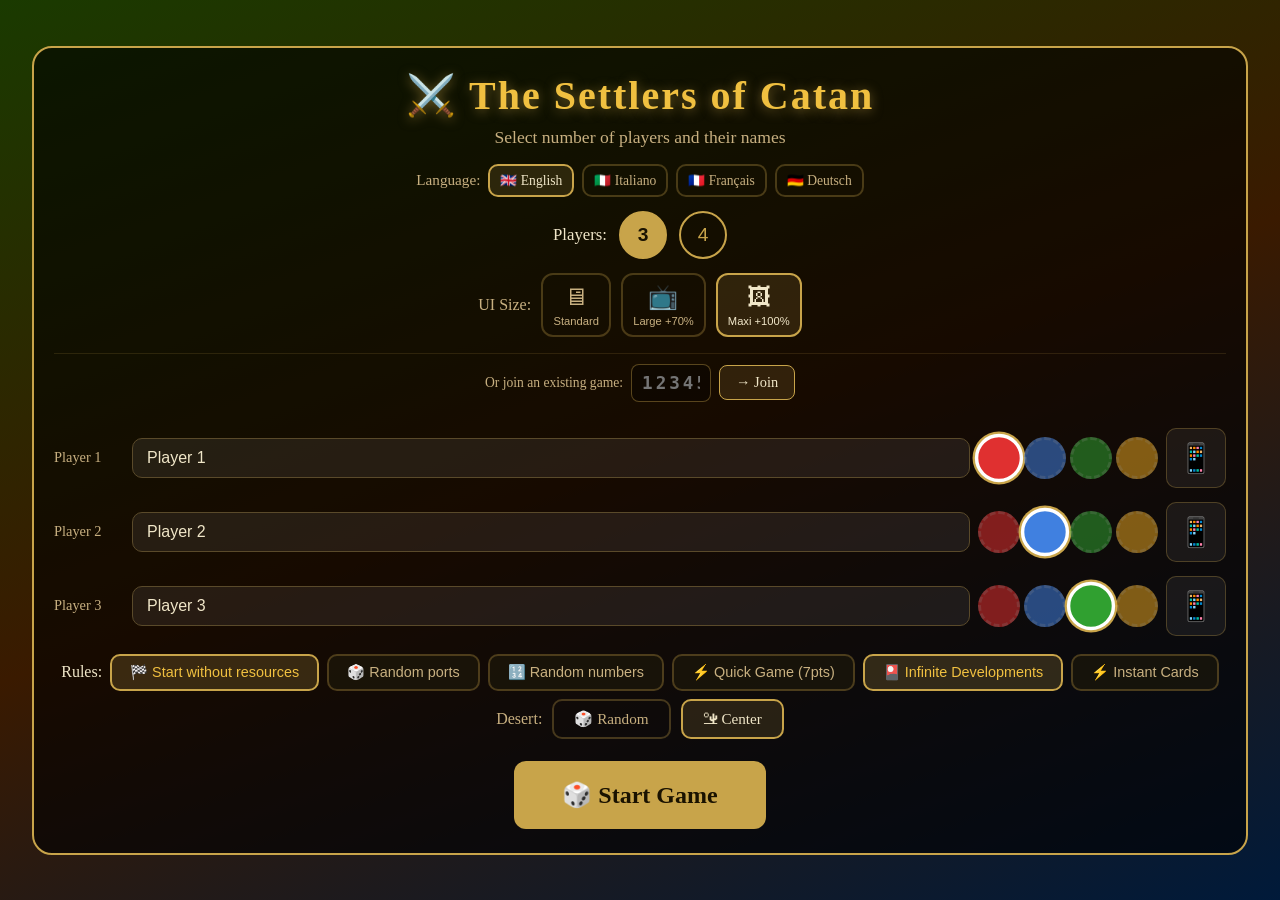
==== public/index.html @ b8a41fd7 "Add files via upload" ====
<!DOCTYPE html>
<html lang="it">
<head>
  <meta charset="UTF-8">
  <link rel="manifest" href="/manifest.json">
  <meta name="theme-color" content="#0a1220">
  <meta name="mobile-web-app-capable" content="yes">
  <meta name="apple-mobile-web-app-capable" content="yes">
  <meta name="apple-mobile-web-app-status-bar-style" content="black-translucent">
  <meta name="viewport" content="width=device-width, initial-scale=1.0, maximum-scale=1.0, user-scalable=no">
  <title>Catan</title>
  <link rel="stylesheet" href="css/style.css">
</head>
<body>

  <!-- ═══════════════════════════════════════ SETUP ══ -->
  <div id="setup-screen" class="screen active">
    <div class="setup-container">
      <h1 class="catan-title" data-t="title">⚔️ The Settlers of Catan</h1>
      <p class="subtitle" data-t="subtitle">Select number of players and their names</p>

      <!-- Language selector -->
      <div class="lang-selector">
        <span data-t="lang_label">Language:</span>
        <button class="lang-btn active" data-lang="en">🇬🇧 English</button>
        <button class="lang-btn" data-lang="it">🇮🇹 Italiano</button>
        <button class="lang-btn" data-lang="fr">🇫🇷 Français</button>
        <button class="lang-btn" data-lang="de">🇩🇪 Deutsch</button>
      </div>

      <!-- Player count -->
      <div class="player-count-selector">
        <span data-t="players_label">Players:</span>
        <button class="count-btn active" data-count="3">3</button>
        <button class="count-btn" data-count="4">4</button>
      </div>

      <!-- UI scale -->
      <div class="scale-selector">
        <span data-t="ui_size_label">UI Size:</span>
        <button class="scale-btn" data-scale="1">
          <span class="scale-icon">🖥</span>
          <span class="scale-label" data-t="ui_standard">Standard</span>
        </button>
        <button class="scale-btn" data-scale="1.7">
          <span class="scale-icon">📺</span>
          <span class="scale-label" data-t="ui_large">Large +70%</span>
        </button>
        <button class="scale-btn active" data-scale="2">
          <span class="scale-icon">🖼</span>
          <span class="scale-label" data-t="ui_maxi">Maxi +100%</span>
        </button>
      </div>

      <!-- Join existing room by PIN -->
      <div class="join-pin-section">
        <div class="join-pin-row">
          <span class="join-pin-label" id="lbl-join-pin" data-t="join_existing">Join existing game:</span>
          <input type="text" id="join-pin-input" maxlength="5" placeholder="12345" class="join-pin-input">
          <button id="btn-join-pin" class="join-pin-btn" data-t="join_btn">→ Join</button>
        </div>
        <div id="join-pin-error" class="join-pin-error hidden"></div>
      </div>

      <!-- Player configs (name + color) rendered by JS -->
      <div id="player-configs"></div>

      <!-- Skin selector -->
      <div class="skin-selector" id="skin-selector" style="display:none">
        <span data-t="skin_label">Skin:</span>
        <div id="skin-cards" class="skin-cards"></div>
      </div>

      <!-- Debug dev card selector (shown only with ?debug=1 in URL) -->
      <div id="debug-dev-section" style="display:none;text-align:center;margin:8px 0">
        <span style="color:#ff6030;font-size:.8rem">🐛 Debug: prima carta sviluppo</span>
        <div style="display:flex;gap:6px;justify-content:center;flex-wrap:wrap;margin-top:6px">
          <button class="rule-btn active" onclick="setDebugCard(null)" id="dbg-none">Off</button>
          <button class="rule-btn" onclick="setDebugCard('monopoly')" id="dbg-monopoly">👑 Monopolio</button>
          <button class="rule-btn" onclick="setDebugCard('knight')" id="dbg-knight">⚔️ Cavaliere</button>
          <button class="rule-btn" onclick="setDebugCard('roadBuilding')" id="dbg-road">🛤 Strade</button>
          <button class="rule-btn" onclick="setDebugCard('yearOfPlenty')" id="dbg-yop">🌻 Abbondanza</button>
          <button class="rule-btn" onclick="setDebugCard('victoryPoint')" id="dbg-vp">⭐ Vittoria</button>
        </div>
        <div style="display:flex;gap:8px;justify-content:center;flex-wrap:wrap;margin-top:8px">
          <button class="rule-btn" id="dbg-res" onclick="toggleDebugRes()">💰 10 risorse iniziali</button>
          <select id="dbg-dice" onchange="setDebugDice(this.value)" style="background:#1a1200;color:#f0c040;border:1.5px solid rgba(200,164,74,.4);border-radius:8px;padding:6px 10px;cursor:pointer">
            <option value="">🎲 Dado libero</option>
            <option value="2">🎲 Forza 2</option>
            <option value="3">🎲 Forza 3</option>
            <option value="4">🎲 Forza 4</option>
            <option value="5">🎲 Forza 5</option>
            <option value="6">🎲 Forza 6</option>
            <option value="7">🎲 Forza 7 (bandito)</option>
            <option value="8">🎲 Forza 8</option>
            <option value="9">🎲 Forza 9</option>
            <option value="10">🎲 Forza 10</option>
            <option value="11">🎲 Forza 11</option>
            <option value="12">🎲 Forza 12</option>
          </select>
        </div>
      </div>

      <!-- Zero resources rule -->
      <div class="rule-selector">
        <span data-t="rule_label">Rules:</span>
        <button class="rule-btn active" data-rule="zero-resources" id="btn-zero-res" data-t="rule_zero_res">🏁 Start without resources</button>
        <button class="rule-btn" data-rule="random-ports" id="btn-random-ports" data-t="rule_random_ports">🎲 Random ports</button>
        <button class="rule-btn" data-rule="random-numbers" id="btn-random-numbers" data-t="rule_random_numbers">🔢 Random numbers</button>
        <button class="rule-btn" id="btn-quick-game" data-t="rule_quick_game">⚡ Quick Game</button>
        <button class="rule-btn active" id="btn-unlimited-dev" data-t="rule_unlimited_dev">🎴 Sviluppi Infiniti</button>
        <button class="rule-btn" id="btn-instant-dev" data-t="rule_instant_dev">⚡ Carte Istantanee</button>
      </div>

      <!-- Desert -->
      <div class="desert-selector">
        <span data-t="desert_label">Desert:</span>
        <button class="desert-btn" data-desert="random" data-t="desert_random">🎲 Random</button>
        <button class="desert-btn active" data-desert="center" data-t="desert_center">🏜 Center</button>
      </div>

      <button id="start-btn" class="big-btn primary" data-t="start_btn">🎲 Start Game</button>
      <button id="phone-host-btn" class="big-btn" style="display:none;background:rgba(80,180,80,.2);border-color:#50b450;color:#80e080" onclick="startPhoneHost()" data-t="phone_host_btn">📱 Gioca da telefono</button>
    </div>
  </div>

  <!-- PHONE HOST SCREEN -->
  <div id="phone-host-screen" class="screen">
    <div id="ph-container">
      <div id="ph-header">
        <div id="ph-title">📱 Catan — Solo Telefono</div>
        <div id="ph-phase"></div>
      </div>
      <div id="ph-pin-block">
        <div id="ph-pin-label">PIN partita</div>
        <div id="ph-pin-value"></div>
      </div>
      <div id="ph-players"></div>
      <div id="ph-status"></div>
      <button id="ph-reset-btn" onclick="phReset()">↺ Nuova Partita</button>
    </div>
  </div>

  <!-- ══════════════════════════════════════ GAME ══ -->
  <div id="game-screen" class="screen">

    <canvas id="board-canvas"></canvas>

    <!-- Top HUD -->
    <div id="hud-top">
      <div id="turn-indicator"></div>
      <div id="dice-display">
        <span id="die1" class="die">?</span>
        <span id="die2" class="die">?</span>
      </div>
      <div id="phase-actions">
        <button id="btn-roll"     class="action-btn green"      data-t="roll_dice">🎲 Roll Dice</button>
        <button id="btn-end-turn" class="action-btn orange"     data-t="end_turn">▶ End Turn</button>
        <button id="btn-undo"     class="action-btn grey small" id="btn-undo">↩ Undo</button>
        <button id="btn-reset"    class="action-btn red small"  data-t="reset">↺ Reset</button>
      </div>
    </div>

    <!-- Left drawer: Players -->
    <div id="drawer-players" class="drawer drawer-left">
      <button class="drawer-tab drawer-tab-left" id="tab-players" onclick="toggleDrawer('players')">
        <span class="tab-icon">👥</span>
        <span class="tab-label" data-t="tab_players">Players</span>
      </button>
      <div class="drawer-body" id="players-panel"></div>
    </div>

    <!-- Right drawer: Actions -->
    <div id="drawer-actions" class="drawer drawer-right">
      <button class="drawer-tab drawer-tab-right" id="tab-actions" onclick="toggleDrawer('actions')">
        <span class="tab-icon">🔨</span>
        <span class="tab-label" data-t="tab_actions">Actions</span>
      </button>
      <div class="drawer-body">
        <div class="drawer-section-title" id="sec-build" data-t="sec_build">BUILD</div>
        <button id="btn-road"       class="build-btn"><span data-t="btn_road" data-skin-label="road">🛤 Road</span>        <small data-res-cost="wood,brick">🪵+🧱</small></button>
        <button id="btn-settlement" class="build-btn"><span data-t="btn_settlement" data-skin-label="settlement">🏠 Settlement</span>   <small data-res-cost="wood,brick,sheep,wheat">🪵🧱🐑🌾</small></button>
        <button id="btn-city"       class="build-btn"><span data-t="btn_city" data-skin-label="city">🏙 City</span>          <small data-res-cost="wheat,wheat,ore,ore,ore">🌾🌾🪨🪨🪨</small></button>
        <button id="btn-devcard"    class="build-btn"><span data-t="btn_devcard" data-skin-label="devcard">🃏 Dev Card</span>      <small data-res-cost="sheep,wheat,ore">🐑🌾🪨</small></button>
        <div class="drawer-section-title" style="margin-top:14px" data-t="sec_trade">TRADE</div>
        <button id="btn-trade-bank"   class="build-btn" data-t="btn_bank">🏦 Bank</button>
        <button id="btn-trade-player" class="build-btn" data-t="btn_players_trade">🤝 Players</button>
        <div class="drawer-section-title" style="margin-top:14px" data-t="sec_cards">CARDS</div>
        <button id="btn-play-dev" class="build-btn" data-t="btn_play_dev">🃏 Play Dev Card</button>
      </div>
    </div>

    <!-- Log: floating icon bottom-right, expands on tap -->
    <div id="log-fab" onclick="toggleLog()">📜</div>
    <div id="log-panel" class="log-panel hidden">
      <div class="log-header">
        <span data-t="tab_log">Log</span>
        <button class="log-close" onclick="toggleLog()">✕</button>
      </div>
      <div id="game-log"></div>
    </div>

    <!-- Banners -->
    <div id="robber-banner" class="banner hidden" data-t="banner_robber" data-skin-label="robber">🦹 Move the robber! Tap a hex.</div>
    <div id="setup-banner" class="banner hidden"></div>

    <!-- Dice overlay -->
    <div id="dice-overlay" class="dice-overlay hidden">
      <div class="dice-overlay-inner">
        <div class="dice-big-wrap">
          <div id="dice-big-1" class="dice-big">?</div>
          <div id="dice-big-2" class="dice-big">?</div>
        </div>
        <div id="dice-sum" class="dice-sum"></div>
      </div>
    </div>

    <div id="gain-popups"></div>
    <div id="gain-dismiss" class="gain-dismiss">
      <span data-t="tap_continue">Tap to continue ▶</span>
    </div>
  </div>

  <!-- ════════════════════════════════════ MODALS ══ -->

  <div id="modal-trade-bank" class="modal">
    <div class="modal-content">
      <h2 data-t="bank_trade_title">🏦 Trade with Bank</h2>
      <div class="trade-section"><label data-t="give_label">Give:</label><div class="resource-picker" id="trade-give"></div></div>
      <div class="trade-section"><label data-t="receive_label">Receive:</label><div class="resource-picker" id="trade-receive"></div></div>
      <div class="trade-ratio-info" id="trade-ratio-info"></div>
      <div class="modal-actions">
        <button id="btn-trade-confirm" class="big-btn primary" data-t="trade_btn">Trade</button>
        <button class="big-btn" onclick="closeAllModals()" data-t="cancel_btn">Cancel</button>
      </div>
    </div>
  </div>

  <div id="modal-discard" class="modal">
    <div class="modal-content">
      <h2 id="discard-title"></h2>
      <p id="discard-info"></p>
      <div id="discard-resources"></div>
      <div class="modal-actions">
        <button id="btn-discard-confirm" class="big-btn primary" data-t="discard_btn">Discard</button>
      </div>
    </div>
  </div>

  <div id="modal-steal" class="modal">
    <div class="modal-content">
      <h2 data-t="steal_title">🦹 Steal a resource</h2>
      <p data-t="steal_prompt">Choose who to steal from:</p>
      <div id="steal-targets"></div>
    </div>
  </div>

  <div id="modal-dev-play" class="modal">
    <div class="modal-content">
      <h2 data-t="devcard_title">🃏 Play a Dev Card</h2>
      <div id="dev-cards-list"></div>
      <div class="modal-actions">
        <button class="big-btn" onclick="closeAllModals()" data-t="cancel_btn">Cancel</button>
      </div>
    </div>
  </div>

  <div id="modal-yop" class="modal">
    <div class="modal-content">
      <h2 data-t="yop_title" data-skin-label="yop_title">🌻 Year of Plenty</h2>
      <p data-t="yop_prompt">Choose 2 resources:</p>
      <div id="yop-resources" class="resource-picker-row"></div>
      <div class="modal-actions">
        <button id="btn-yop-confirm" class="big-btn primary" data-t="confirm_btn">Confirm</button>
        <button class="big-btn" onclick="closeAllModals()" data-t="cancel_btn">Cancel</button>
      </div>
    </div>
  </div>

  <div id="modal-monopoly" class="modal">
    <div class="modal-content">
      <h2 data-t="monopoly_title" data-skin-label="monopoly_title">👑 Monopoly</h2>
      <p data-t="monopoly_prompt">Choose a resource to claim:</p>
      <div id="monopoly-resources" class="resource-picker-row"></div>
    </div>
  </div>

  <div id="modal-trade-player" class="modal">
    <div class="modal-content" style="max-width:580px">
      <h2 data-t="trade_title">🤝 Trade Offer</h2>
      <div id="player-trade-offer"></div>
      <div id="player-trade-want" style="display:none"></div>
      <div id="trade-error" style="display:none;color:#ff8080;margin-top:8px;font-size:.9rem"></div>
      <div id="player-trade-targets"></div>
      <div class="modal-actions">
        <button class="big-btn" onclick="closeAllModals()" data-t="cancel_btn">Cancel</button>
      </div>
    </div>
  </div>

  <div id="modal-trade-accept" class="modal">
    <div class="modal-content">
      <h2 id="trade-accept-title"></h2>
      <div id="trade-accept-details"></div>
      <div class="modal-actions">
        <button id="btn-trade-accept" class="big-btn primary" data-t="accept_btn">Accept</button>
        <button id="btn-trade-reject" class="big-btn" data-t="reject_btn">Reject</button>
      </div>
    </div>
  </div>

  <div id="modal-winner" class="modal">
    <div class="modal-content winner-modal">
      <div id="winner-content"></div>
      <button onclick="location.reload()" class="big-btn primary" data-t="new_game_btn">New Game</button>
    </div>
  </div>

  <!-- QR Modal -->
  <div id="modal-qr" class="modal">
    <div class="modal-content add-player-modal">
      <h2 id="qr-title" data-t="add_player_title">➕ Add a player</h2>
      <p id="qr-player-name" class="qr-player-name"></p>

      <!-- Phone tab -->
      <div id="qr-tab-phone" class="qr-tab active">
        <div class="qr-tab-btns">
          <button class="qr-tab-btn active" onclick="switchQRTab('phone')">📱 Phone</button>
          <button class="qr-tab-btn" onclick="switchQRTab('web')">💻 Web link</button>
        </div>
        <img id="qr-image" class="qr-img" alt="QR">
        <p class="qr-scan-hint" data-t="qr_scan_hint">Scan with your phone camera</p>
        <div class="qr-link-box">
          <span id="qr-url" class="qr-url-text"></span>
          <button class="qr-copy-btn" onclick="copyQRLink('mobile')" id="qr-copy-btn">📋 Copy</button>
        </div>
      </div>

      <!-- Web link tab -->
      <div id="qr-tab-web" class="qr-tab hidden">
        <div class="qr-tab-btns">
          <button class="qr-tab-btn" onclick="switchQRTab('phone')">📱 Phone</button>
          <button class="qr-tab-btn active" onclick="switchQRTab('web')">💻 Web link</button>
        </div>
        <div class="web-link-box">
          <p class="web-link-desc" data-t="web_link_desc">Open this link on a PC or tablet to play as this player in the browser — with full turn management and trade support.</p>
          <div class="qr-link-box">
            <span id="qr-web-url" class="qr-url-text"></span>
            <button class="qr-copy-btn" onclick="copyQRLink('web')" id="qr-copy-web-btn">📋 Copy</button>
          </div>
          <button class="big-btn secondary" onclick="window.open(document.getElementById('qr-web-url').textContent,'_blank')">🔗 Open now</button>
        </div>
      </div>

      <div class="modal-actions" style="justify-content:center;margin-top:10px">
        <button class="big-btn primary" onclick="closeAllModals()" data-t="done_btn">Done</button>
      </div>
    </div>
  </div>

  <script src="js/i18n.js"></script>
  <script src="js/main.js"></script>
  <script>
    if ('serviceWorker' in navigator) {
      navigator.serviceWorker.register('/sw.js')
        .then(() => console.log('SW registered'))
        .catch(e => console.warn('SW error', e));
    }
  </script>
</body>
</html>
---- public/css/style.css ----
/* ================================================================
   CATAN — STYLESHEET
   ================================================================ */

/* ── Reset ── */
*, *::before, *::after { box-sizing: border-box; margin: 0; padding: 0; -webkit-tap-highlight-color: transparent; }
html, body { width: 100%; height: 100%; overflow: hidden; font-family: 'Georgia', serif; background: #1a1200; color: #f0e6c8; }

/* ── Screens ── */
.screen { display: none; width: 100%; height: 100%; position: relative; }
.screen.active { display: flex; }

/* ================================================================
   SETUP SCREEN
   ================================================================ */
#setup-screen {
  background: linear-gradient(160deg, #1a3a00 0%, #3a1a00 50%, #001a3a 100%);
  align-items: center; justify-content: center;
}
.setup-container {
  background: rgba(0,0,0,0.60);
  border: 2px solid #c8a44a;
  border-radius: 20px;
  padding: 40px 50px;
  max-width: 620px; width: 92%;
  text-align: center;
}
.catan-title  { font-size: 2.8rem; color: #f0c040; text-shadow: 0 2px 12px #c8a44a88; margin-bottom: 10px; letter-spacing: 2px; }
.subtitle     { color: #c8b080; margin-bottom: 28px; font-size: 1.1rem; }

/* player count */
.player-count-selector { display: flex; align-items: center; gap: 12px; justify-content: center; margin-bottom: 20px; font-size: 1.05rem; }
.count-btn { width: 48px; height: 48px; border-radius: 50%; border: 2px solid #c8a44a; background: transparent; color: #c8a44a; font-size: 1.2rem; cursor: pointer; transition: all .2s; }
.count-btn.active { background: #c8a44a; color: #1a1200; font-weight: bold; }
.count-btn:hover  { transform: scale(1.1); }

/* scale selector */
.scale-selector { display: flex; align-items: center; gap: 10px; justify-content: center; margin-bottom: 24px; flex-wrap: wrap; font-size: 1rem; color: #c8b080; }
.scale-btn { display: flex; flex-direction: column; align-items: center; gap: 4px; padding: 10px 16px; border-radius: 12px; border: 2px solid rgba(200,164,74,.3); background: transparent; color: #c8b080; cursor: pointer; transition: all .2s; min-width: 80px; }
.scale-btn .scale-icon  { font-size: 1.5rem; }
.scale-btn .scale-label { font-size: .75rem; white-space: nowrap; }
.scale-btn.active { border-color: #c8a44a; background: rgba(200,164,74,.15); color: #f0e6c8; }
.scale-btn:hover  { border-color: #c8a44a; }

/* player rows */
#player-configs { display: flex; flex-direction: column; gap: 14px; margin-bottom: 28px; }
.player-config-row { display: flex; align-items: center; gap: 12px; }
.player-config-row label { font-size: .9rem; color: #c8b080; min-width: 80px; text-align: left; }
.player-config-row input { flex:1; padding: 10px 14px; border-radius: 10px; border: 1.5px solid #5a4a2a; background: rgba(255,255,255,.07); color: #f0e6c8; font-size: 1rem; }
.color-dot { width: 36px; height: 36px; border-radius: 50%; border: 3px solid rgba(255,255,255,.3); cursor: pointer; flex-shrink: 0; }

/* ── Generic buttons ── */
.big-btn { padding: 14px 32px; border-radius: 12px; border: 1px solid rgba(255,255,255,.2); font-size: 1.1rem; font-family: 'Georgia',serif; cursor: pointer; transition: all .15s; background: rgba(255,255,255,.12); color: #f0e6c8; }
.big-btn:active { transform: scale(.97); }
.big-btn.primary { background: #c8a44a; color: #1a1200; font-weight: bold; border: none; }
.big-btn.primary:hover { background: #e0b860; }

/* ================================================================
   GAME SCREEN
   ================================================================ */
#game-screen { flex-direction: column; background: #0a1a2a; }

#board-canvas { position: absolute; inset: 0; width: 100%; height: 100%; touch-action: none; }

/* ── Top HUD ── */
#hud-top {
  position: absolute; top: 0; left: 0; right: 0;
  height: var(--hud-h, 72px);
  background: linear-gradient(180deg,rgba(0,0,0,.92) 0%,rgba(0,0,0,0) 100%);
  display: flex; align-items: center; padding: 0 14px; gap: 10px;
  z-index: 20; pointer-events: none;
  overflow: hidden;
}
#hud-top > * { pointer-events: auto; }

#turn-indicator {
  background: rgba(0,0,0,.65); border: 2px solid currentColor;
  border-radius: 10px; padding: 5px 14px;
  font-size: var(--fs-turn, 1rem); font-weight: bold; white-space: nowrap;
}
#dice-display { display: flex; gap: 8px; }
.die {
  width: var(--die-size, 44px); height: var(--die-size, 44px);
  background: #fff; color: #222; border-radius: 8px;
  display: flex; align-items: center; justify-content: center;
  font-size: var(--die-fs, 2.4rem); font-weight: bold;
  line-height: 1;
  box-shadow: 0 2px 8px rgba(0,0,0,.5);
}
#phase-actions { display: flex; gap: 8px; margin-left: auto; }
.action-btn { padding: 8px 16px; border-radius: 10px; border: none; font-size: var(--fs-action, .9rem); cursor: pointer; font-family: 'Georgia',serif; transition: all .15s; }
.action-btn.green  { background: #2a7a2a; color: #fff; }
.action-btn.green:hover  { background: #3a9a3a; }
.action-btn.orange { background: #c87020; color: #fff; }
.action-btn.orange:hover { background: #e08030; }
.action-btn.red    { background: #7a2020; color: #fff; }
.action-btn.red:hover    { background: #9a3030; }
.action-btn.small  { font-size: var(--fs-action-sm, .8rem); padding: 6px 12px; }
.action-btn:disabled { opacity: .4; cursor: not-allowed; }
.action-btn:active   { transform: scale(.95); }

/* ================================================================
   DRAWERS  — slide-in panels
   ================================================================ */

/* shared drawer container */
.drawer { position: absolute; z-index: 30; display: flex; }

/* ── LEFT drawer (Giocatori) ── */
.drawer-left {
  top: var(--hud-h, 72px); bottom: 0; left: 0;
  flex-direction: row;
  transform: translateX(calc(-100% + var(--tab-w, 44px)));
  transition: transform .28s ease;
}
.drawer-left.open { transform: translateX(0); }

/* ── RIGHT drawer (Azioni) ── */
.drawer-right {
  top: var(--hud-h, 72px); bottom: 0; right: 0;
  flex-direction: row-reverse;
  transform: translateX(calc(100% - var(--tab-w, 44px)));
  transition: transform .28s ease;
}
.drawer-right.open { transform: translateX(0); }

/* ── BOTTOM drawer (Log) ── */
.drawer-bottom {
  left: var(--tab-w, 44px); right: var(--tab-w, 44px); bottom: 0;
  flex-direction: column-reverse;
  transform: translateY(calc(100% - var(--tab-w, 44px)));
  transition: transform .28s ease;
}
.drawer-bottom.open { transform: translateY(0); }

/* drawer body */
.drawer-body {
  background: rgba(10,12,20,.93);
  border: 1px solid rgba(200,164,74,.3);
  padding: 12px 10px;
  overflow-y: auto;
  /* sizes set per-drawer below */
}
.drawer-left  .drawer-body { width: var(--drawer-left-w, 240px); height: 100%; border-right: none; border-radius: 0 0 0 0; }
.drawer-right .drawer-body { width: var(--drawer-right-w, 220px); height: 100%; border-left: none; }
.drawer-bottom .drawer-body { width: 100%; height: var(--drawer-bottom-h, 160px); border-bottom: none; }

/* tab buttons */
.drawer-tab {
  flex-shrink: 0;
  background: rgba(10,12,20,.90);
  border: 1px solid rgba(200,164,74,.4);
  color: #c8a44a; cursor: pointer;
  display: flex; flex-direction: column; align-items: center; justify-content: center;
  gap: 5px; transition: background .15s;
  font-family: 'Georgia', serif;
}
.drawer-tab:hover { background: rgba(200,164,74,.15); }
.drawer-tab.open  { background: rgba(200,164,74,.20); color: #f0e6c8; }

.drawer-tab-left, .drawer-tab-right {
  width: var(--tab-w, 44px); height: 100%;
  border-top: none; border-bottom: none;
  writing-mode: vertical-rl;
  padding: 16px 0;
}
.drawer-tab-left  { border-right: none; border-radius: 0 10px 10px 0; order: 1; }
.drawer-tab-right { border-left:  none; border-radius: 10px 0 0 10px; order: 1; }

.drawer-tab-bottom {
  width: 100%; height: var(--tab-w, 44px);
  border-left: none; border-right: none;
  border-radius: 10px 10px 0 0; order: 1;
  flex-direction: row;
  padding: 0 20px;
}

.tab-icon  { font-size: 1.1rem; }
.tab-label { font-size: .65rem; letter-spacing: .5px; text-transform: uppercase; }
.drawer-tab-left  .tab-label,
.drawer-tab-right .tab-label { writing-mode: vertical-rl; text-orientation: mixed; }

/* section titles inside drawer */
.drawer-section-title {
  font-size: .65rem; letter-spacing: 1px; text-transform: uppercase;
  color: #c8b080; padding: 4px 2px 6px; border-bottom: 1px solid rgba(200,164,74,.2); margin-bottom: 6px;
}

/* ================================================================
   BUILD BUTTONS (inside drawer)
   ================================================================ */
.build-btn {
  display: flex; align-items: center; justify-content: space-between;
  width: 100%; padding: 9px 12px; margin-bottom: 5px;
  border-radius: 10px; border: 1.5px solid rgba(200,164,74,.3);
  background: rgba(255,255,255,.05); color: #f0e6c8;
  font-size: var(--fs-build, .88rem); cursor: pointer;
  font-family: 'Georgia',serif; transition: all .15s;
  gap: 8px;
}
.build-btn small { color: #c8b080; font-size: .8em; flex-shrink: 0; }
.build-btn:hover     { border-color: #c8a44a; background: rgba(200,164,74,.15); }
.build-btn:active    { transform: scale(.97); }
.build-btn.active-mode { background: rgba(200,164,74,.28); border-color: #f0c040; color: #f0c040; }
.build-btn:disabled  { opacity: .3; cursor: not-allowed; }

/* ================================================================
   PLAYER CARDS (inside left drawer)
   ================================================================ */
.player-card {
  background: rgba(255,255,255,.06); border: 2px solid rgba(255,255,255,.12);
  border-radius: 12px; padding: 10px 12px; margin-bottom: 8px;
  transition: border-color .3s;
}
.player-card.active-player { box-shadow: 0 0 14px currentColor; }
.player-name-row { display: flex; align-items: center; gap: 8px; margin-bottom: 6px; }
.player-color-dot { width: 13px; height: 13px; border-radius: 50%; flex-shrink: 0; }
.player-name { font-weight: bold; font-size: var(--fs-pname, .95rem); }
.player-pts  { margin-left: auto; font-size: .85rem; color: #f0c040; }
.player-resources { display: flex; flex-wrap: wrap; gap: 4px; }
.res-badge { background: rgba(255,255,255,.1); border-radius: 6px; padding: 3px 7px; font-size: var(--fs-res, .78rem); display: flex; align-items: center; gap: 3px; }
.res-badge .res-icon { font-size: .85rem; }
.player-specials { display: flex; gap: 4px; margin-top: 5px; font-size: .7rem; }
.special-badge { background: rgba(200,164,74,.3); border-radius: 4px; padding: 2px 5px; color: #f0c040; }

/* ================================================================
   LOG (inside bottom drawer)
   ================================================================ */
#game-log { font-size: var(--fs-log, .78rem); color: #c8b080; padding: 6px 2px; }
.log-entry { padding: 3px 0; border-bottom: 1px solid rgba(255,255,255,.06); }

/* ================================================================
   MODALS
   ================================================================ */
.modal { display: none; position: fixed; inset: 0; background: rgba(0,0,0,.78); z-index: 100; align-items: center; justify-content: center; }
.modal.open { display: flex; }
.modal-content { background: #1a1200; border: 2px solid #c8a44a; border-radius: 18px; padding: 28px 32px; max-width: 480px; width: 90%; max-height: 86vh; overflow-y: auto; color: #f0e6c8; }
/* trade-player modal needs more room for two columns */
#modal-trade-player .modal-content { max-width: 680px; width: 95%; }
.modal-content h2 { color: #f0c040; margin-bottom: 18px; font-size: 1.4rem; }
.modal-actions { display: flex; gap: 12px; margin-top: 20px; flex-wrap: wrap; }

.trade-section { margin-bottom: 16px; }
.trade-section label { display: block; margin-bottom: 8px; color: #c8b080; font-size: .9rem; }
.resource-picker { display: flex; flex-wrap: wrap; gap: 8px; }
.res-pick-btn { display: flex; flex-direction: column; align-items: center; padding: 8px 12px; border-radius: 10px; background: rgba(255,255,255,.07); border: 2px solid rgba(255,255,255,.15); cursor: pointer; color: #f0e6c8; font-size: .85rem; min-width: 60px; transition: all .15s; font-family: 'Georgia',serif; }
.res-pick-btn .res-emoji { font-size: 1.4rem; }
.res-pick-btn.selected { border-color: #f0c040; background: rgba(200,164,74,.25); }
.res-pick-btn:hover     { border-color: #c8a44a; }
.res-pick-btn:disabled  { opacity: .3; cursor: not-allowed; }
.resource-picker-row { display: flex; flex-wrap: wrap; gap: 8px; margin-bottom: 12px; }
.trade-ratio-info { color: #c8b080; font-size: .85rem; margin-top: 8px; }

#discard-resources { display: flex; flex-direction: column; gap: 10px; margin: 16px 0; }
.discard-row { display: flex; align-items: center; gap: 10px; }
.discard-row label { min-width: 90px; font-size: .9rem; }
.stepper { display: flex; align-items: center; gap: 8px; }
.stepper button { width: 34px; height: 34px; border-radius: 8px; border: 1px solid #c8a44a; background: transparent; color: #f0e6c8; font-size: 1.2rem; cursor: pointer; }
.stepper span { min-width: 24px; text-align: center; }

#steal-targets { display: flex; gap: 12px; flex-wrap: wrap; margin-top: 12px; }
.steal-target-btn { padding: 10px 20px; border-radius: 10px; border: 2px solid rgba(255,255,255,.2); background: rgba(255,255,255,.07); color: #f0e6c8; cursor: pointer; font-size: 1rem; font-family: 'Georgia',serif; }
.steal-target-btn:hover { border-color: #f0c040; }

#dev-cards-list { display: flex; flex-direction: column; gap: 8px; }
.dev-card-btn { padding: 10px 16px; border-radius: 10px; background: rgba(255,255,255,.07); border: 1.5px solid rgba(200,164,74,.3); color: #f0e6c8; cursor: pointer; text-align: left; font-size: .9rem; font-family: 'Georgia',serif; transition: all .15s; }
.dev-card-btn:hover { border-color: #f0c040; background: rgba(200,164,74,.2); }
.dev-card-btn .new-badge { font-size: .7rem; color: #c8b080; margin-left: 8px; }

#player-trade-targets { display: flex; gap: 10px; flex-wrap: wrap; margin-top: 12px; }
.player-target-btn { padding: 10px 18px; border-radius: 10px; background: rgba(255,255,255,.07); border: 2px solid rgba(255,255,255,.2); color: #f0e6c8; cursor: pointer; font-family: 'Georgia',serif; font-size: .9rem; }
.player-target-btn:hover { border-color: #f0c040; }

.winner-modal { text-align: center; }
.winner-emoji { font-size: 4rem; display: block; margin-bottom: 12px; }

/* ================================================================
   BANNERS
   ================================================================ */
.banner {
  position: fixed;
  /* anchor to bottom-right, above the Azioni tab — avoids covering ports */
  right: calc(var(--tab-w, 44px) + 10px);
  bottom: calc(var(--tab-w, 44px) + 20px);
  background: rgba(180,100,20,.96);
  color: #fff;
  padding: 12px 22px;
  border-radius: 14px;
  font-size: 1.05rem;
  font-weight: bold;
  z-index: 50;
  box-shadow: 0 4px 20px rgba(0,0,0,.5);
  pointer-events: none;
  max-width: 220px;
  text-align: center;
  line-height: 1.4;
}
.banner.hidden { display: none; }

/* ================================================================
   SCROLLBAR
   ================================================================ */
::-webkit-scrollbar { width: 5px; }
::-webkit-scrollbar-track { background: transparent; }
::-webkit-scrollbar-thumb { background: #5a4a2a; border-radius: 3px; }

/* ================================================================
   UI SCALE  —  CSS custom properties per livello
   ================================================================ */

/* standard (default) */
:root {
  --tab-w: 44px;
  --hud-h: 72px;
  --drawer-left-w:  250px;
  --drawer-right-w: 230px;
  --drawer-bottom-h: 150px;
  --die-size: 44px;
  --die-fs:   1.5rem;
  --fs-turn:  1rem;
  --fs-action: .9rem;
  --fs-action-sm: .8rem;
  --fs-build:  .88rem;
  --fs-pname:  .95rem;
  --fs-res:    .78rem;
  --fs-log:    .78rem;
}

/* +70% */
body.ui-large {
  --tab-w: 62px;
  --hud-h: 100px;
  --drawer-left-w:  340px;
  --drawer-right-w: 310px;
  --drawer-bottom-h: 200px;
  --die-size: 66px;
  --die-fs:   2.1rem;
  --fs-turn:  1.3rem;
  --fs-action: 1.2rem;
  --fs-action-sm: 1rem;
  --fs-build:  1.15rem;
  --fs-pname:  1.2rem;
  --fs-res:    1rem;
  --fs-log:    1rem;
}
body.ui-large .tab-icon  { font-size: 1.6rem; }
body.ui-large .tab-label { font-size: .85rem; }
body.ui-large .drawer-section-title { font-size: .85rem; }
body.ui-large .build-btn small      { font-size: .9em; }
body.ui-large .player-card          { padding: 14px 16px; margin-bottom: 10px; }
body.ui-large .player-color-dot     { width: 18px; height: 18px; }
body.ui-large .player-pts           { font-size: 1.05rem; }
body.ui-large .res-badge            { padding: 4px 9px; }
body.ui-large .res-badge .res-icon  { font-size: 1.05rem; }
body.ui-large .action-btn           { padding: 12px 22px; }
body.ui-large .action-btn.small     { padding: 10px 16px; }
body.ui-large .banner               { font-size: 1.35rem; padding: 16px 36px; }
body.ui-large .modal-content        { padding: 36px 42px; }
body.ui-large .modal-content h2     { font-size: 1.7rem; }
body.ui-large .res-pick-btn         { font-size: 1.05rem; min-width: 76px; }
body.ui-large .res-pick-btn .res-emoji { font-size: 1.8rem; }
body.ui-large .big-btn              { font-size: 1.3rem; padding: 16px 38px; }
body.ui-large .stepper button       { width: 44px; height: 44px; }
body.ui-large .dev-card-btn         { font-size: 1.1rem; padding: 13px 18px; }
body.ui-large .steal-target-btn     { font-size: 1.2rem; }

/* +100% */
body.ui-xlarge {
  --tab-w: 74px;
  --hud-h: 120px;
  --drawer-left-w:  400px;
  --drawer-right-w: 360px;
  --drawer-bottom-h: 240px;
  --die-size: 78px;
  --die-fs:   2.5rem;
  --fs-turn:  1.55rem;
  --fs-action: 1.4rem;
  --fs-action-sm: 1.15rem;
  --fs-build:  1.35rem;
  --fs-pname:  1.4rem;
  --fs-res:    1.15rem;
  --fs-log:    1.15rem;
}
body.ui-xlarge .tab-icon  { font-size: 1.9rem; }
body.ui-xlarge .tab-label { font-size: 1rem; }
body.ui-xlarge .drawer-section-title { font-size: 1rem; }
body.ui-xlarge .build-btn small      { font-size: .88em; }
body.ui-xlarge .build-btn            { padding: 13px 16px; margin-bottom: 7px; }
body.ui-xlarge .player-card          { padding: 16px 18px; margin-bottom: 12px; }
body.ui-xlarge .player-color-dot     { width: 22px; height: 22px; }
body.ui-xlarge .player-pts           { font-size: 1.2rem; }
body.ui-xlarge .res-badge            { padding: 5px 11px; }
body.ui-xlarge .res-badge .res-icon  { font-size: 1.2rem; }
body.ui-xlarge .action-btn           { padding: 14px 28px; }
body.ui-xlarge .action-btn.small     { padding: 12px 20px; }
body.ui-xlarge .banner               { font-size: 1.6rem; padding: 18px 44px; }
body.ui-xlarge .modal-content        { padding: 44px 52px; }
body.ui-xlarge .modal-content h2     { font-size: 2rem; }
body.ui-xlarge .res-pick-btn         { font-size: 1.2rem; min-width: 90px; }
body.ui-xlarge .res-pick-btn .res-emoji { font-size: 2.1rem; }
body.ui-xlarge .big-btn              { font-size: 1.5rem; padding: 20px 48px; }
body.ui-xlarge .stepper button       { width: 52px; height: 52px; font-size: 1.6rem; }
body.ui-xlarge .dev-card-btn         { font-size: 1.3rem; padding: 16px 22px; }
body.ui-xlarge .steal-target-btn     { font-size: 1.4rem; padding: 16px 32px; }

/* ================================================================
   PLAYER TRADE — stepper layout
   ================================================================ */
.pt-columns {
  display: flex;
  gap: 0;
  align-items: stretch;
  margin-bottom: 16px;
  border: 1px solid rgba(200,164,74,.2);
  border-radius: 12px;
  overflow: hidden;
}
.pt-col { flex: 1; min-width: 0; padding: 10px 12px; }
.pt-col:first-child { border-right: 1px solid rgba(200,164,74,.15); }
.pt-divider { display: none; }
.trade-section-title {
  font-size: .8rem;
  letter-spacing: 1px;
  text-transform: uppercase;
  color: #c8b080;
  margin-bottom: 8px;
  padding-bottom: 4px;
  border-bottom: 1px solid rgba(200,164,74,.25);
}
.pt-stepper-row {
  display: flex;
  align-items: center;
  justify-content: space-between;
  gap: 4px;
  padding: 6px 0;
  border-bottom: 1px solid rgba(255,255,255,.05);
}
.pt-res-label {
  display: flex;
  align-items: center;
  gap: 4px;
  font-size: .82rem;
  flex: 1;
  min-width: 0;
  flex-wrap: wrap;
}
.pt-res-name { color: #f0e6c8; }
.pt-have     { color: #c8b080; font-size: .72rem; width: 100%; padding-left: 1.4em; }
.pt-stepper-row .stepper { flex-shrink: 0; display: flex; align-items: center; gap: 4px; }
.pt-stepper-row .stepper button { width: 28px; height: 28px; font-size: 1rem; border-radius: 6px; border: 1px solid #c8a44a; background: transparent; color: #f0e6c8; cursor: pointer; }
.pt-stepper-row .stepper span {
  min-width: 20px;
  text-align: center;
  font-size: .9rem;
  color: #c8b080;
}
.pt-stepper-row .stepper span.pt-active {
  color: #f0c040;
  font-weight: bold;
}
/* scale overrides */
body.ui-large  .pt-res-label  { font-size: 1.05rem; }
body.ui-large  .pt-have       { font-size: .9rem; }
body.ui-xlarge .pt-res-label  { font-size: 1.2rem; }
body.ui-xlarge .pt-have       { font-size: 1rem; }

/* ── Desert selector ── */
.desert-selector {
  display: flex; align-items: center; gap: 10px;
  justify-content: center; margin-bottom: 24px;
  font-size: 1rem; color: #c8b080;
}
.desert-btn {
  padding: 9px 20px; border-radius: 10px;
  border: 2px solid rgba(200,164,74,.3);
  background: transparent; color: #c8b080;
  cursor: pointer; font-family: 'Georgia',serif;
  font-size: .95rem; transition: all .2s;
}
.desert-btn.active { border-color: #c8a44a; background: rgba(200,164,74,.15); color: #f0e6c8; }
.desert-btn:hover  { border-color: #c8a44a; }

/* ================================================================
   TRADE IMPROVEMENTS
   ================================================================ */
.res-cant-afford { opacity: .35; }

/* accept modal summary */
.trade-summary {
  display: flex; align-items: center; gap: 12px;
  background: rgba(255,255,255,.05);
  border-radius: 12px; padding: 14px;
  margin: 10px 0;
}
.trade-summary-side { flex: 1; text-align: center; }
.trade-summary-label { font-size: .8rem; color: #c8b080; margin-bottom: 8px; font-weight: bold; }
.trade-summary-arrow { font-size: 1.8rem; color: #c8a44a; flex-shrink: 0; }
.trade-chips { display: flex; flex-wrap: wrap; gap: 6px; justify-content: center; }
.trade-res-chip {
  background: rgba(255,255,255,.1); border: 1px solid rgba(200,164,74,.3);
  border-radius: 8px; padding: 5px 10px;
  font-size: .9rem; display: flex; align-items: center; gap: 4px;
}
.trade-res-chip small { color: #c8b080; font-size: .75rem; }
.trade-warning {
  background: rgba(200,100,0,.2); border: 1px solid rgba(200,100,0,.4);
  border-radius: 8px; padding: 8px 12px; margin-top: 8px;
  color: #ffb060; font-size: .85rem;
}
.trade-confirm-prompt { text-align: center; }

/* bank modal: ratio info per resource */
#trade-give .res-pick-btn small { font-size: .72rem; color: #c8b080; display: block; margin-top: 2px; }

/* ================================================================
   PLAYER TRADE — new target-first layout
   ================================================================ */
.pt-target-row {
  display: flex; gap: 8px; flex-wrap: wrap; margin-bottom: 14px;
}
.pt-target-tab {
  display: flex; align-items: center; gap: 7px;
  padding: 9px 16px; border-radius: 10px;
  background: rgba(255,255,255,.06);
  border: 2px solid rgba(255,255,255,.15);
  color: #f0e6c8; cursor: pointer;
  font-family: 'Georgia',serif; font-size: .9rem;
  transition: all .15s;
}
.pt-target-tab.active { border-color: var(--pcol,#c8a44a); background: rgba(255,255,255,.12); }
.pt-target-dot { width: 12px; height: 12px; border-radius: 50%; flex-shrink: 0; }
.pt-send-btn { margin-top: 12px; width: 100%; }

/* column headers */
.pt-col-headers {
  display: flex; align-items: center;
  font-size: .78rem; color: #c8b080;
  padding: 0 2px 6px; border-bottom: 1px solid rgba(200,164,74,.2);
  margin-bottom: 4px;
}
.pt-header-me  { flex:1; text-align:center; }
.pt-header-res { width: 72px; flex-shrink:0; }
.pt-header-them{ flex:1; text-align:center; }
.muted { color: #5a5040; }

/* resource rows */
.pt-row {
  display: flex; align-items: center; gap: 6px;
  padding: 5px 0; border-bottom: 1px solid rgba(255,255,255,.05);
}
.pt-side { flex:1; display:flex; align-items:center; gap:5px; }
.pt-side-me   { justify-content: flex-end; flex-direction: row-reverse; }
.pt-side-them { justify-content: flex-end; }
.pt-count     { min-width: 22px; text-align:center; font-size:.85rem; font-weight:bold; }
.pt-count.has  { color:#f0c040; }
.pt-count.zero { color:#5a4a2a; }
.pt-res-center { width:72px; flex-shrink:0; display:flex; flex-direction:column; align-items:center; gap:1px; }
.pt-emoji  { font-size:1.3rem; }
.pt-resname{ font-size:.65rem; color:#c8b080; }

/* ================================================================
   DICE ROLL OVERLAY
   ================================================================ */
.dice-overlay {
  position: fixed; inset:0; z-index: 200;
  display: flex; align-items: center; justify-content: center;
  background: rgba(0,0,0,.0);
  pointer-events: none;
  transition: background .2s;
}
.dice-overlay.visible {
  background: rgba(0,0,0,.55);
  pointer-events: auto;
}
.dice-overlay.hidden { display:none; }

.dice-overlay-inner {
  display: flex; flex-direction: column; align-items: center; gap: 18px;
}
.dice-big-wrap { display: flex; gap: 24px; }

.dice-big {
  width: 110px; height: 110px;
  background: #fff; color: #111;
  border-radius: 18px;
  display: flex; align-items: center; justify-content: center;
  font-size: 4.5rem;
  box-shadow: 0 8px 40px rgba(0,0,0,.6), 0 0 0 3px rgba(200,164,74,.3);
  transition: transform .15s, box-shadow .15s;
  user-select: none;
}
.dice-big.rolling {
  animation: diceRoll .8s ease-in-out infinite;
}
.dice-big.landed {
  animation: diceLand .3s ease-out;
  box-shadow: 0 8px 60px rgba(200,164,74,.7), 0 0 0 4px #c8a44a;
}
@keyframes diceRoll {
  0%   { transform: rotate(-15deg) scale(1.0); }
  25%  { transform: rotate(10deg)  scale(1.05); }
  50%  { transform: rotate(-8deg)  scale(0.98); }
  75%  { transform: rotate(12deg)  scale(1.03); }
  100% { transform: rotate(-15deg) scale(1.0); }
}
@keyframes diceLand {
  0%   { transform: scale(1.3); }
  60%  { transform: scale(0.92); }
  100% { transform: scale(1.0); }
}

.dice-sum {
  font-size: 2.8rem; font-weight: bold; color: #f0c040;
  text-shadow: 0 2px 16px rgba(200,164,74,.8);
  opacity: 0; transform: translateY(10px);
  transition: opacity .3s, transform .3s;
  letter-spacing: 2px;
}
.dice-sum.visible { opacity: 1; transform: translateY(0); }
.dice-sum.seven   { color: #ff6040; text-shadow: 0 2px 20px rgba(255,80,30,.8); }

/* HUD dice size — override to fill the box */
.die {
  width: var(--die-size,44px); height: var(--die-size,44px);
  font-size: var(--die-fs, 2.4rem);
  line-height: 1;
}

/* ================================================================
   RESOURCE GAIN POPUPS
   ================================================================ */
#gain-popups { position:fixed; inset:0; pointer-events:none; z-index:150; }

.gain-popup {
  position: absolute;
  background: rgba(10,15,30,.92);
  border: 2px solid #c8a44a;
  border-radius: 12px;
  padding: 8px 12px;
  display: flex; flex-direction:column; gap:4px;
  font-size: .9rem; font-weight: bold; color: #f0e6c8;
  opacity: 0; transform: translateX(-10px);
  transition: opacity .35s, transform .35s;
  pointer-events: none;
}
.gain-popup.visible { opacity: 1; transform: translateX(0); }
.gain-popup span { display:flex; align-items:center; gap:5px; color:#f0c040; }

/* ui-large / xlarge adjustments for dice overlay */
body.ui-large .dice-big  { width:140px; height:140px; font-size:5.5rem; border-radius:22px; }
body.ui-large .dice-sum  { font-size:3.4rem; }
body.ui-large .gain-popup{ font-size:1.1rem; }
body.ui-xlarge .dice-big { width:170px; height:170px; font-size:6.5rem; border-radius:26px; }
body.ui-xlarge .dice-sum { font-size:4rem; }
body.ui-xlarge .gain-popup{ font-size:1.3rem; }

/* ================================================================
   FIX 4: bigger die emoji inside HUD squares
   ================================================================ */
:root {
  --die-size: 44px;
  --die-fs:   2.6rem;  /* large enough to nearly fill the 44px box */
}
body.ui-large  { --die-size: 66px; --die-fs: 3.8rem; }
body.ui-xlarge { --die-size: 78px; --die-fs: 4.5rem; }

/* ================================================================
   FIX 2: cant-afford style for build buttons
   ================================================================ */
.build-btn.cant-afford {
  opacity: 0.38;
  filter: grayscale(60%);
  cursor: not-allowed;
}
.build-btn.cant-afford:hover {
  border-color: rgba(200,164,74,.3);
  background: rgba(255,255,255,.05);
}

/* ================================================================
   FIX 1: gain-dismiss persistent overlay
   ================================================================ */
.gain-dismiss {
  position: fixed;
  bottom: 0; left: 0; right: 0;
  z-index: 160;
  display: flex; align-items: center; justify-content: center;
  padding: 18px;
  background: linear-gradient(0deg, rgba(0,0,0,.75) 0%, rgba(0,0,0,0) 100%);
  color: #f0c040;
  font-size: 1.2rem; font-weight: bold;
  letter-spacing: 1px;
  cursor: pointer;
  opacity: 0; pointer-events: none;
  transition: opacity .3s;
}
.gain-dismiss.visible { opacity: 1; pointer-events: auto; }
.gain-dismiss span {
  background: rgba(0,0,0,.6);
  border: 2px solid #c8a44a;
  border-radius: 16px;
  padding: 10px 28px;
}

/* gain-popup: make them bigger and more prominent when persistent */
.gain-popup {
  min-width: 110px;
  font-size: 1.05rem;
  box-shadow: 0 4px 24px rgba(0,0,0,.6);
}
.gain-popup span {
  font-size: 1.1rem;
  gap: 6px;
}

body.ui-large  .gain-dismiss { font-size: 1.5rem; }
body.ui-xlarge .gain-dismiss { font-size: 1.8rem; }
body.ui-large  .gain-popup   { font-size: 1.25rem; min-width: 140px; }
body.ui-xlarge .gain-popup   { font-size: 1.45rem; min-width: 165px; }

/* ================================================================
   RESOURCE GAIN HIGHLIGHTS inside player cards
   ================================================================ */
.res-badge.gained {
  background: rgba(255, 200, 50, .22);
  border: 1px solid rgba(255, 200, 50, .6);
  animation: gainPulse 0.6s ease-out;
}
@keyframes gainPulse {
  0%   { transform: scale(1.0); background: rgba(255,200,50,.55); }
  60%  { transform: scale(1.15); }
  100% { transform: scale(1.0); background: rgba(255,200,50,.22); }
}

.res-gain-delta {
  color: #ffe050;
  font-weight: bold;
  font-size: .78em;
  margin-left: 1px;
  line-height: 1;
}

body.ui-large  .res-gain-delta { font-size: .88em; }
body.ui-xlarge .res-gain-delta { font-size: .95em; }

/* ================================================================
   GAIN-BLOCKING — disables all game buttons while dismiss pending
   ================================================================ */
body.gain-blocking #btn-roll,
body.gain-blocking #btn-end-turn,
body.gain-blocking #btn-reset,
body.gain-blocking #btn-undo,
body.gain-blocking #btn-play-dev,
body.gain-blocking #drawer-actions,
body.gain-blocking #drawer-log,
body.gain-blocking #tab-actions,
body.gain-blocking #tab-log,
body.gain-blocking #tab-players,
body.gain-blocking #board-canvas {
  pointer-events: none;
  opacity: 0.4;
  filter: grayscale(60%);
}
/* keep dismiss and players panel fully interactive */
body.gain-blocking #gain-dismiss,
body.gain-blocking #drawer-players,
body.gain-blocking #gain-popups {
  pointer-events: auto;
  opacity: 1;
  filter: none;
}
/* canvas stays visible but not interactive */
body.gain-blocking #board-canvas {
  opacity: 1;
  filter: none;
}

/* ================================================================
   LANGUAGE SELECTOR
   ================================================================ */
.lang-selector {
  display: flex; align-items: center; gap: 8px;
  justify-content: center; margin-bottom: 18px;
  flex-wrap: wrap; font-size: .95rem; color: #c8b080;
}
.lang-btn {
  padding: 7px 14px; border-radius: 10px;
  border: 2px solid rgba(200,164,74,.3);
  background: transparent; color: #c8b080;
  cursor: pointer; font-family: 'Georgia',serif;
  font-size: .9rem; transition: all .2s;
}
.lang-btn.active { border-color: #c8a44a; background: rgba(200,164,74,.15); color: #f0e6c8; }
.lang-btn:hover  { border-color: #c8a44a; }

/* ================================================================
   COLOR PICKER in setup
   ================================================================ */
.color-select {
  flex-shrink: 0;
  appearance: none;
  -webkit-appearance: none;
  width: 40px; height: 40px;
  border-radius: 50%;
  border: 3px solid rgba(255,255,255,.35);
  cursor: pointer;
  padding: 0;
  background: transparent;
  font-size: 0;
  overflow: hidden;
}
.color-select-wrap {
  position: relative; flex-shrink: 0;
  width: 40px; height: 40px;
}
.color-swatch {
  width: 40px; height: 40px; border-radius: 50%;
  border: 3px solid rgba(255,255,255,.35);
  cursor: pointer; pointer-events: none;
  position: absolute; inset: 0;
  transition: border-color .2s;
}
.color-select-wrap:hover .color-swatch { border-color: #fff; }
.color-select-wrap input[type=color] {
  position: absolute; inset: 0;
  opacity: 0; width: 100%; height: 100%;
  cursor: pointer; border: none;
}

/* ================================================================
   LOG FAB (floating action button bottom-right)
   ================================================================ */
#log-fab {
  position: fixed;
  bottom: 18px; right: 18px;
  width: var(--log-fab-size, 52px);
  height: var(--log-fab-size, 52px);
  background: rgba(10,12,20,.92);
  border: 2px solid rgba(200,164,74,.5);
  border-radius: 50%;
  display: flex; align-items: center; justify-content: center;
  font-size: 1.5rem;
  cursor: pointer; z-index: 31;
  box-shadow: 0 4px 16px rgba(0,0,0,.5);
  transition: border-color .2s, transform .15s;
  user-select: none;
}
#log-fab:hover  { border-color: #c8a44a; transform: scale(1.08); }
#log-fab:active { transform: scale(.94); }

.log-panel {
  position: fixed;
  bottom: 80px; right: 14px;
  width: 300px; max-height: 340px;
  background: rgba(10,12,20,.95);
  border: 1.5px solid rgba(200,164,74,.4);
  border-radius: 14px;
  display: flex; flex-direction: column;
  z-index: 32;
  box-shadow: 0 8px 32px rgba(0,0,0,.6);
  overflow: hidden;
  transition: opacity .2s, transform .2s;
}
.log-panel.hidden {
  opacity: 0; pointer-events: none;
  transform: translateY(10px) scale(.97);
}
.log-header {
  display: flex; align-items: center; justify-content: space-between;
  padding: 10px 14px 8px;
  border-bottom: 1px solid rgba(200,164,74,.2);
  font-size: .85rem; color: #c8a44a; font-weight: bold;
  letter-spacing: 1px; text-transform: uppercase;
}
.log-close {
  background: none; border: none; color: #c8b080;
  font-size: 1rem; cursor: pointer; padding: 2px 6px;
  border-radius: 6px;
}
.log-close:hover { color: #f0e6c8; background: rgba(255,255,255,.1); }
#game-log {
  padding: 8px 12px; overflow-y: auto;
  font-size: var(--fs-log, .78rem); color: #c8b080;
  flex: 1;
}

/* Remove old drawer-bottom styles that conflict */
.drawer-bottom { display: none !important; }

/* ── scale overrides for log fab ── */
body.ui-large  { --log-fab-size: 70px; }
body.ui-xlarge { --log-fab-size: 84px; }
body.ui-large  #log-fab  { font-size: 2rem; }
body.ui-xlarge #log-fab  { font-size: 2.4rem; }
body.ui-large  .log-panel { width: 380px; max-height: 420px; bottom: 100px; right: 18px; }
body.ui-xlarge .log-panel { width: 440px; max-height: 500px; bottom: 120px; right: 18px; }
body.ui-large  .log-header { font-size: 1rem; }
body.ui-xlarge .log-header { font-size: 1.2rem; }

/* ================================================================
   CATAN COLOR SWATCHES (4 standard colors)
   ================================================================ */
.catan-color-row {
  display: flex; gap: 6px; align-items: center; flex-shrink: 0;
}
.catan-color-swatch {
  width: 32px; height: 32px; border-radius: 50%;
  border: 3px solid rgba(255,255,255,.2);
  cursor: pointer; padding: 0;
  transition: transform .15s, border-color .15s;
}
.catan-color-swatch:hover    { transform: scale(1.15); border-color: rgba(255,255,255,.6); }
.catan-color-swatch.selected { border-color: #fff; transform: scale(1.15);
                                box-shadow: 0 0 0 2px #c8a44a; }
body.ui-large  .catan-color-swatch { width: 40px; height: 40px; }
body.ui-xlarge .catan-color-swatch { width: 48px; height: 48px; }

/* Remove old rgb picker styles */
.color-select-wrap, .color-select, .color-swatch { display: none; }

/* taken-other: color belongs to another player — still clickable (will swap) */
.catan-color-swatch.taken-other {
  opacity: 0.55;
  border-style: dashed;
}
.catan-color-swatch.taken-other:hover {
  opacity: 0.9;
  transform: scale(1.12);
}

/* ================================================================
   QR BUTTON + MOBILE BADGE
   ================================================================ */
.qr-btn {
  flex-shrink: 0;
  width: 40px; height: 40px; border-radius: 10px;
  border: 1.5px solid rgba(200,164,74,.3);
  background: rgba(255,255,255,.06);
  font-size: 1.2rem; cursor: pointer;
  transition: all .15s;
  display: flex; align-items: center; justify-content: center;
}
.qr-btn:hover  { border-color: #c8a44a; background: rgba(200,164,74,.15); }
.qr-btn:active { transform: scale(.93); }

.mob-badge {
  font-size: .8rem;
  background: rgba(50,180,50,.25);
  border: 1px solid rgba(50,180,50,.5);
  border-radius: 6px; padding: 1px 5px;
  margin-left: 2px;
}
.you-badge {
  font-size: .7rem;
  background: rgba(200,168,75,.2);
  border: 1px solid #c8a84b;
  border-radius: 6px;
  padding: 1px 5px;
  color: #c8a84b;
  font-weight: bold;
  flex-shrink: 0;
}

body.ui-large  .qr-btn { width: 50px; height: 50px; font-size: 1.5rem; }
body.ui-xlarge .qr-btn { width: 60px; height: 60px; font-size: 1.8rem; }

/* ================================================================
   SETUP SCREEN — responsive / scrollable at all scales
   ================================================================ */

/* Make setup screen scrollable so nothing gets clipped */
#setup-screen {
  overflow-y: auto;
  align-items: flex-start !important;
  padding: 20px 0;
}
#setup-screen .setup-container {
  margin: auto;
}

/* At large scales the container gets too wide — let it be narrower */
body.ui-large #setup-screen .setup-container,
body.ui-xlarge #setup-screen .setup-container {
  max-width: 95vw;
  width: 95vw;
  padding: 24px 20px;
}

/* Tighter margins inside at large scales */
body.ui-large .catan-title  { font-size: 2.2rem; margin-bottom: 8px; }
body.ui-xlarge .catan-title { font-size: 2.5rem; margin-bottom: 8px; }

body.ui-large .subtitle,
body.ui-xlarge .subtitle    { margin-bottom: 16px; }

body.ui-large .lang-selector,
body.ui-xlarge .lang-selector { margin-bottom: 14px; flex-wrap: wrap; }

body.ui-large .player-count-selector,
body.ui-xlarge .player-count-selector { margin-bottom: 14px; }

body.ui-large .scale-selector,
body.ui-xlarge .scale-selector { margin-bottom: 16px; }

body.ui-large #player-configs,
body.ui-xlarge #player-configs { margin-bottom: 18px; }

body.ui-large .desert-selector,
body.ui-xlarge .desert-selector { margin-bottom: 18px; }

/* Player config row — wrap gracefully at small widths */
body.ui-large .player-config-row,
body.ui-xlarge .player-config-row {
  flex-wrap: nowrap;
  gap: 8px;
}
body.ui-large .player-config-row input,
body.ui-xlarge .player-config-row input {
  min-width: 0;
  flex: 1;
}
body.ui-large .player-config-row label,
body.ui-xlarge .player-config-row label {
  min-width: 70px;
  flex-shrink: 0;
}

/* Color swatches — limit to 4 per row at max scale */
body.ui-xlarge .catan-color-row {
  gap: 4px;
}
body.ui-xlarge .catan-color-swatch {
  width: 42px;
  height: 42px;
}

/* Scale buttons — smaller at xlarge to fit row */
body.ui-xlarge .scale-btn {
  min-width: 70px;
  padding: 8px 10px;
}
body.ui-xlarge .scale-btn .scale-label { font-size: .7rem; }

/* Lang buttons — wrap at xlarge */
body.ui-xlarge .lang-btn { font-size: .85rem; padding: 6px 10px; }

/* start button — reduce top margin */
body.ui-large  #start-btn { margin-top: 4px; }
body.ui-xlarge #start-btn { margin-top: 4px; }

/* ── Undo button in HUD ── */
.action-btn.grey { background: rgba(255,255,255,.12); color: #c8b080; }
.action-btn.grey:hover { background: rgba(255,255,255,.2); color: #f0e6c8; }

/* ── QR link box ── */
.qr-link-box {
  display: flex; align-items: center; gap: 8px;
  margin-top: 10px;
  background: rgba(0,0,0,.3); border: 1px solid rgba(200,164,74,.25);
  border-radius: 10px; padding: 8px 10px;
}
.qr-url-text {
  flex: 1; font-size: .7rem; color: #c8b080;
  word-break: break-all; text-align: left;
  user-select: all;
}
.qr-copy-btn {
  flex-shrink: 0; padding: 6px 12px;
  background: rgba(200,164,74,.2); border: 1px solid #c8a44a;
  border-radius: 8px; color: #f0e6c8; cursor: pointer;
  font-size: .8rem; white-space: nowrap;
  transition: all .15s;
}
.qr-copy-btn:hover { background: rgba(200,164,74,.35); }

/* ── PIN badge in HUD ── */
.pin-badge {
  background: rgba(200,164,74,.2);
  border: 1px solid rgba(200,164,74,.5);
  border-radius: 8px; padding: 4px 10px;
  font-size: .78rem; color: #c8b080;
  white-space: nowrap; margin-left: 4px;
}
.pin-badge strong { color: #f0c040; letter-spacing: 2px; font-size: .9rem; }
body.ui-large  .pin-badge { font-size: .95rem; }
body.ui-xlarge .pin-badge { font-size: 1.1rem; }

/* ── Setup PIN display ── */
.setup-pin-display {
  background: rgba(200,164,74,.12);
  border: 1.5px solid rgba(200,164,74,.4);
  border-radius: 12px; padding: 10px 16px;
  margin-bottom: 16px; text-align: center;
  font-size: .9rem;
}
.setup-pin-label { color: #c8b080; }
.setup-pin-num   { color: #f0c040; font-size: 1.5rem; letter-spacing: 4px; font-weight: bold; margin: 0 8px; }
.setup-pin-hint  { color: #5a4a2a; font-size: .75rem; display: block; margin-top: 4px; }

/* ── Join existing game PIN input ── */
.join-pin-section {
  margin-bottom: 16px;
  padding: 10px 0;
  border-top: 1px solid rgba(200,164,74,.15);
}
.join-pin-row {
  display: flex; align-items: center; gap: 8px;
  flex-wrap: wrap; justify-content: center;
}
.join-pin-label { font-size: .85rem; color: #c8b080; flex-shrink: 0; }
.join-pin-input {
  width: 80px; padding: 8px 10px;
  border-radius: 8px; border: 1.5px solid rgba(200,164,74,.4);
  background: rgba(0,0,0,.3); color: #f0c040;
  font-size: 1.1rem; text-align: center;
  letter-spacing: 3px; font-weight: bold;
  font-family: monospace;
}
.join-pin-input:focus { outline: none; border-color: #c8a44a; }
.join-pin-btn {
  padding: 8px 16px; border-radius: 8px;
  border: 1.5px solid #c8a44a; background: rgba(200,164,74,.15);
  color: #f0e6c8; cursor: pointer; font-size: .9rem;
  font-family: 'Georgia',serif; transition: all .15s;
}
.join-pin-btn:hover { background: rgba(200,164,74,.3); }
.join-pin-btn:disabled { opacity: .5; cursor: not-allowed; }
.join-pin-error {
  color: #ff8080; font-size: .8rem; text-align: center;
  margin-top: 6px;
}
.join-pin-error.hidden { display: none; }

/* ── QR button on player cards (in-game) ── */
.card-qr-btn {
  margin-left: auto;
  background: none; border: 1px solid rgba(200,164,74,.3);
  border-radius: 6px; padding: 2px 6px;
  font-size: .85rem; cursor: pointer; color: #c8b080;
  transition: all .15s; line-height: 1;
}
.card-qr-btn:hover { border-color: #c8a44a; color: #f0e6c8; background: rgba(200,164,74,.15); }

/* ================================================================
   TRADE RESOLUTION FEEDBACK
   ================================================================ */

/* Resource badge trade variants */
.res-badge.trade-gained {
  background: rgba(50,200,100,.2);
  border: 1px solid rgba(50,200,100,.5);
  animation: gainPulse .6s ease-out;
}
.res-badge.trade-lost {
  background: rgba(220,80,80,.2);
  border: 1px solid rgba(220,80,80,.4);
}

/* Delta badge inside resource pill */
.res-delta {
  font-size: .7em; font-weight: bold; margin-left: 2px;
}
.delta-pos { color: #60e080; }
.delta-neg { color: #ff7060; }

/* Floating popup delta colors */
.gain-popup .delta-pos { color: #70ff90; }
.gain-popup .delta-neg { color: #ff7060; }

/* Game toast notification */
.game-toast {
  position: fixed;
  top: 80px; left: 50%; transform: translateX(-50%);
  background: rgba(20,20,30,.95);
  border: 2px solid rgba(200,164,74,.5);
  border-radius: 14px; padding: 12px 24px;
  color: #f0e6c8; font-size: 1rem; font-weight: bold;
  z-index: 200; pointer-events: none;
  opacity: 0; transition: opacity .3s;
  white-space: nowrap;
}
.game-toast.visible { opacity: 1; }
.game-toast.toast-rejected { border-color: rgba(220,80,80,.6); color: #ff9080; }

body.ui-large  .game-toast { font-size: 1.25rem; padding: 14px 30px; }
body.ui-xlarge .game-toast { font-size: 1.45rem; padding: 16px 36px; }
.game-toast.toast-accepted { border-color: rgba(50,200,100,.6); color: #70ff90; }

/* ── Editable player name ── */
.editable-name {
  cursor: pointer;
  border-bottom: 1px dashed rgba(200,164,74,.4);
  transition: border-color .2s;
}
.editable-name:hover { border-color: #c8a44a; color: #f0c040; }

/* ── Dev card drawn popup ── */
.dev-drawn-modal {
  text-align: center;
  max-width: 320px;
  cursor: pointer;
}
.dev-drawn-emoji  { font-size: 4rem; margin-bottom: 8px; }
.dev-drawn-name   { font-size: 1.5rem; font-weight: bold; color: #f0c040; margin-bottom: 6px; }
.dev-drawn-player { font-size: 1rem; font-weight: bold; margin-bottom: 10px; }
.dev-drawn-desc   { font-size: .9rem; color: #c8b080; line-height: 1.5; margin-bottom: 10px; }
.dev-drawn-hint   { font-size: .78rem; color: #5a4a2a; margin-bottom: 14px; }

/* ── Knight pre-roll highlighting ── */
.dev-card-btn.playable { opacity: 1; }
.before-roll-badge { background: rgba(80,200,80,.2); color: #70ff90 !important; border-color: rgba(80,200,80,.4); }
.has-knight { border-color: #70ff90 !important; box-shadow: 0 0 8px rgba(80,200,80,.4); }

/* ── Special badge toast (Longest Road / Largest Army) ── */
.game-toast.toast-special {
  border-color: rgba(240,192,64,.7);
  color: #f0c040;
  font-size: 1.1rem;
  background: rgba(30,20,5,.97);
}
body.ui-large  .game-toast.toast-special { font-size: 1.35rem; }
body.ui-xlarge .game-toast.toast-special { font-size: 1.55rem; }

/* ── Points gain toast — one per player, stacked ── */
.pts-toast {
  position: fixed;
  right: 80px;
  border: 2px solid;
  border-radius: 12px;
  padding: 8px 16px;
  background: rgba(10,12,20,.96);
  display: flex; align-items: center; gap: 12px;
  font-size: .95rem; font-weight: bold;
  z-index: 180;
  opacity: 0; transform: translateX(20px);
  transition: opacity .3s, transform .3s;
  pointer-events: none;
  white-space: nowrap;
}
.pts-toast.visible { opacity: 1; transform: translateX(0); }

/* Stack by player id */
#pts-toast-0 { bottom: 240px; }
#pts-toast-1 { bottom: 190px; }
#pts-toast-2 { bottom: 140px; }
#pts-toast-3 { bottom: 90px;  }

.pts-name  { font-size: .85rem; opacity: .85; }
.pts-delta { font-size: 1.1rem; color: #f0c040; }
.pts-total { font-size: .8rem;  opacity: .7; }

body.ui-large  .pts-toast { font-size: 1.15rem; padding: 10px 20px; }
body.ui-xlarge .pts-toast { font-size: 1.3rem;  padding: 12px 24px; }
body.ui-large  #pts-toast-0 { bottom: 280px; }
body.ui-large  #pts-toast-1 { bottom: 220px; }
body.ui-large  #pts-toast-2 { bottom: 160px; }
body.ui-large  #pts-toast-3 { bottom: 100px; }
body.ui-xlarge #pts-toast-0 { bottom: 320px; }
body.ui-xlarge #pts-toast-1 { bottom: 250px; }
body.ui-xlarge #pts-toast-2 { bottom: 180px; }
body.ui-xlarge #pts-toast-3 { bottom: 110px; }

/* ================================================================
   MEDAL BADGES  (Longest Road / Largest Army)
   ================================================================ */
.medal-badge, .knight-count {
  display: inline-flex; align-items: center;
  font-size: .9rem; padding: 3px 8px;
  border-radius: 20px; font-weight: bold;
  white-space: nowrap;
}
.road-medal {
  background: rgba(40,120,200,.25);
  border: 1.5px solid rgba(80,160,255,.6);
  color: #a0d0ff;
}
.army-medal {
  background: rgba(180,50,50,.25);
  border: 1.5px solid rgba(255,100,80,.6);
  color: #ffb090;
}
.knight-count {
  background: rgba(80,80,100,.2);
  border: 1px solid rgba(160,160,180,.4);
  color: #c0c0e0;
  font-size: .82rem;
}
/* Scale up at large UI */
body.ui-large  .medal-badge, body.ui-large  .knight-count { font-size: 1.1rem; padding: 4px 10px; }
body.ui-xlarge .medal-badge, body.ui-xlarge .knight-count { font-size: 1.3rem; padding: 5px 12px; }

/* ── Spectator link in PIN badge ── */
.spectator-link {
  margin-left: 8px;
  font-size: 1rem;
  text-decoration: none;
  opacity: .7;
  transition: opacity .2s;
}
.spectator-link:hover { opacity: 1; }
.pin-badge strong { color: #f0c040; letter-spacing: 2px; }

/* ── Zero resources rule toggle ── */
.rule-selector {
  display: flex; align-items: center; gap: 8px;
  justify-content: center; margin: 8px 0;
  flex-wrap: wrap;
}
.rule-btn {
  background: rgba(30,25,10,.6);
  border: 2px solid rgba(200,164,74,.3);
  color: #c8b080; border-radius: 10px;
  padding: 8px 18px; font-size: .9rem;
  cursor: pointer; transition: all .2s;
}
.rule-btn.active {
  background: rgba(200,164,74,.2);
  border-color: #c8a44a; color: #f0c040;
}

/* ═══ Add Player Modal ═══════════════════════════════════════════ */
.add-player-modal {
  text-align: center;
  max-width: 340px;
  padding: 20px 20px 16px;
}
.add-player-modal h2  { font-size: 1.15rem; margin-bottom: 4px; }
.qr-player-name       { color: #c8a44a; font-size: .95rem; margin-bottom: 10px; }

.qr-tab               { display: flex; flex-direction: column; align-items: center; gap: 8px; }
.qr-tab.hidden        { display: none; }

.qr-tab-btns {
  display: flex; gap: 6px; margin-bottom: 4px;
}
.qr-tab-btn {
  flex: 1; padding: 7px 12px; border-radius: 20px; font-size: .82rem;
  background: rgba(30,25,10,.5); border: 1.5px solid rgba(200,164,74,.25);
  color: #8a7a60; cursor: pointer; transition: all .2s;
}
.qr-tab-btn.active {
  background: rgba(200,164,74,.2); border-color: #c8a44a; color: #f0c040;
}
.qr-img {
  width: 200px; height: 200px; border-radius: 10px;
}
.qr-scan-hint { font-size: .72rem; color: #5a4a2a; margin: 0; }

.web-link-box {
  display: flex; flex-direction: column; align-items: center; gap: 10px;
  padding: 10px 0;
}
.web-link-desc {
  font-size: .78rem; color: #8a7a60; line-height: 1.4;
  margin: 0; text-align: center;
}
.qr-link-box {
  display: flex; align-items: center; gap: 6px;
  background: rgba(10,12,20,.6); border: 1px solid rgba(200,164,74,.2);
  border-radius: 8px; padding: 6px 10px; width: 100%; box-sizing: border-box;
}
.qr-url-text {
  flex: 1; font-size: .62rem; color: #5a4a2a;
  word-break: break-all; text-align: left;
}
.qr-copy-btn {
  flex-shrink: 0; font-size: .72rem; padding: 4px 8px;
  background: rgba(200,164,74,.15); border: 1px solid rgba(200,164,74,.3);
  border-radius: 6px; color: #c8a44a; cursor: pointer;
}

/* Web player mode: highlight my card */
.web-player-me {
  /* No forced border — identified by the 👤 Tu badge instead */
}

/* ── Skin Selector ── */
.skin-selector {
  display: flex; align-items: center; gap: 12px;
  justify-content: center; margin: 10px 0; flex-wrap: wrap;
}
.skin-cards { display: flex; gap: 10px; flex-wrap: wrap; justify-content: center; }
.skin-card {
  display: flex; flex-direction: column; align-items: center; gap: 5px;
  padding: 8px 12px; border-radius: 12px; cursor: pointer;
  border: 2px solid rgba(200,164,74,.2); background: rgba(30,25,10,.4);
  color: #8a7a60; font-size: .82rem; transition: all .2s; min-width: 80px;
}
.skin-card:hover { border-color: rgba(200,164,74,.5); color: #c8b080; }
.skin-card.active { border-color: #c8a44a; background: rgba(200,164,74,.2); color: #f0c040; }
.skin-preview { width: 72px; height: 48px; object-fit: cover; border-radius: 6px; }
.skin-preview-placeholder { width: 72px; height: 48px; display:flex; align-items:center; justify-content:center; font-size:1.8rem; }

/* ================================================================
   SETUP SCREEN — MOBILE OPTIMIZATIONS (max 600px)
   ================================================================ */
@media (max-width: 600px) {
  /* Hide scale selector — forced to max on mobile */
  .scale-selector { display: none !important; }

  .setup-container {
    padding: 24px 16px;
    width: 96%;
    border-radius: 14px;
  }
  .catan-title { font-size: 1.8rem; margin-bottom: 6px; }
  .subtitle    { font-size: .9rem; margin-bottom: 16px; }

  /* Player count */
  .count-btn { width: 42px; height: 42px; font-size: 1.1rem; }

  /* UI scale selector: wrap nicely */
  .scale-selector { gap: 6px; }
  .scale-btn { padding: 8px 10px; min-width: 70px; }
  .scale-btn .scale-icon  { font-size: 1.2rem; }
  .scale-btn .scale-label { font-size: .68rem; }

  /* Player rows: hide label on mobile */
  .player-config-row {
    flex-wrap: wrap;
    gap: 8px;
  }
  .player-config-row label { display: none; }
  .player-config-row input { min-width: 0; font-size: .95rem; padding: 8px 10px; }
  .color-dot { width: 30px; height: 30px; }

  /* Join pin */
  .join-pin-row { flex-wrap: wrap; gap: 8px; }
  .join-pin-input { font-size: 1.1rem; }

  /* Rule buttons — wrap into 2-col grid on mobile */
  .rule-selector { gap: 6px; }
  .rule-btn { font-size: .78rem; padding: 6px 10px; flex: 1 1 calc(50% - 6px); text-align: center; max-width: calc(50% - 6px); }
  .rule-selector span[data-t] { width: 100%; text-align: center; }

  /* Skin buttons */
  .skin-btn { min-width: 80px; padding: 8px; }
  .skin-btn img { width: 52px; height: 52px; }
  .skin-btn span { font-size: .75rem; }

  /* Start buttons row */
  .setup-actions { gap: 8px; flex-wrap: wrap; justify-content: center; }
  .big-btn { font-size: .95rem; padding: 12px 20px; }

  /* Debug section */
  #debug-dev-section { margin: 6px 0; }
  #debug-dev-section .rule-btn { font-size: .72rem; padding: 5px 8px; }
  #dbg-dice { font-size: .8rem; }
}

/* ================================================================
   PHONE HOST SCREEN
   ================================================================ */
#phone-host-screen {
  background: #0a0f1a;
  overflow-y: auto;
  align-items: flex-start;
  padding: 0;
}
#ph-container {
  width: 100%;
  max-width: 480px;
  margin: 0 auto;
  padding: 20px 16px 40px;
  display: flex;
  flex-direction: column;
  gap: 16px;
}
#ph-header {
  text-align: center;
  padding: 12px 0;
}
#ph-title {
  font-size: 1.4rem;
  color: #f0c040;
  font-weight: bold;
  font-family: Georgia, serif;
}
#ph-phase {
  font-size: .85rem;
  color: #c8b080;
  margin-top: 4px;
}
#ph-pin-block {
  background: rgba(200,164,74,.12);
  border: 2px solid rgba(200,164,74,.4);
  border-radius: 16px;
  padding: 16px;
  text-align: center;
}
#ph-pin-label {
  font-size: .8rem;
  color: #c8a44a;
  text-transform: uppercase;
  letter-spacing: 1px;
  margin-bottom: 6px;
}
#ph-pin-value {
  font-size: 2.4rem;
  font-weight: bold;
  color: #f0c040;
  letter-spacing: 8px;
  font-family: monospace;
}
.ph-player-card {
  background: rgba(255,255,255,.05);
  border: 1.5px solid rgba(255,255,255,.1);
  border-radius: 14px;
  padding: 14px 16px;
  display: flex;
  align-items: center;
  gap: 12px;
}
.ph-player-card.active {
  border-color: currentColor;
  background: rgba(255,255,255,.09);
}
.ph-player-dot {
  width: 14px; height: 14px;
  border-radius: 50%;
  flex-shrink: 0;
}
.ph-player-name {
  font-size: 1rem;
  color: #f0e6c8;
  font-weight: bold;
  flex: 1;
}
.ph-player-status {
  font-size: .75rem;
  color: #8a7a60;
}
.ph-player-btns {
  display: flex;
  gap: 8px;
}
.ph-qr-btn {
  padding: 8px 14px;
  border-radius: 10px;
  border: 1.5px solid rgba(200,164,74,.4);
  background: rgba(200,164,74,.1);
  color: #f0c040;
  font-size: .85rem;
  cursor: pointer;
}
.ph-link-btn {
  padding: 8px 14px;
  border-radius: 10px;
  border: 1.5px solid rgba(100,180,100,.4);
  background: rgba(100,180,100,.1);
  color: #80e080;
  font-size: .85rem;
  cursor: pointer;
  text-decoration: none;
  display: inline-block;
}
#ph-status {
  text-align: center;
  font-size: .9rem;
  color: #c8b080;
  padding: 8px;
  min-height: 32px;
}
#ph-reset-btn {
  width: 100%;
  padding: 14px;
  border-radius: 12px;
  border: 1.5px solid rgba(200,100,100,.4);
  background: rgba(200,100,100,.1);
  color: #e08080;
  font-size: 1rem;
  cursor: pointer;
  margin-top: 8px;
}
#ph-reset-btn:active { opacity: .7; }

#phone-host-btn {
  margin-top: 10px;
}
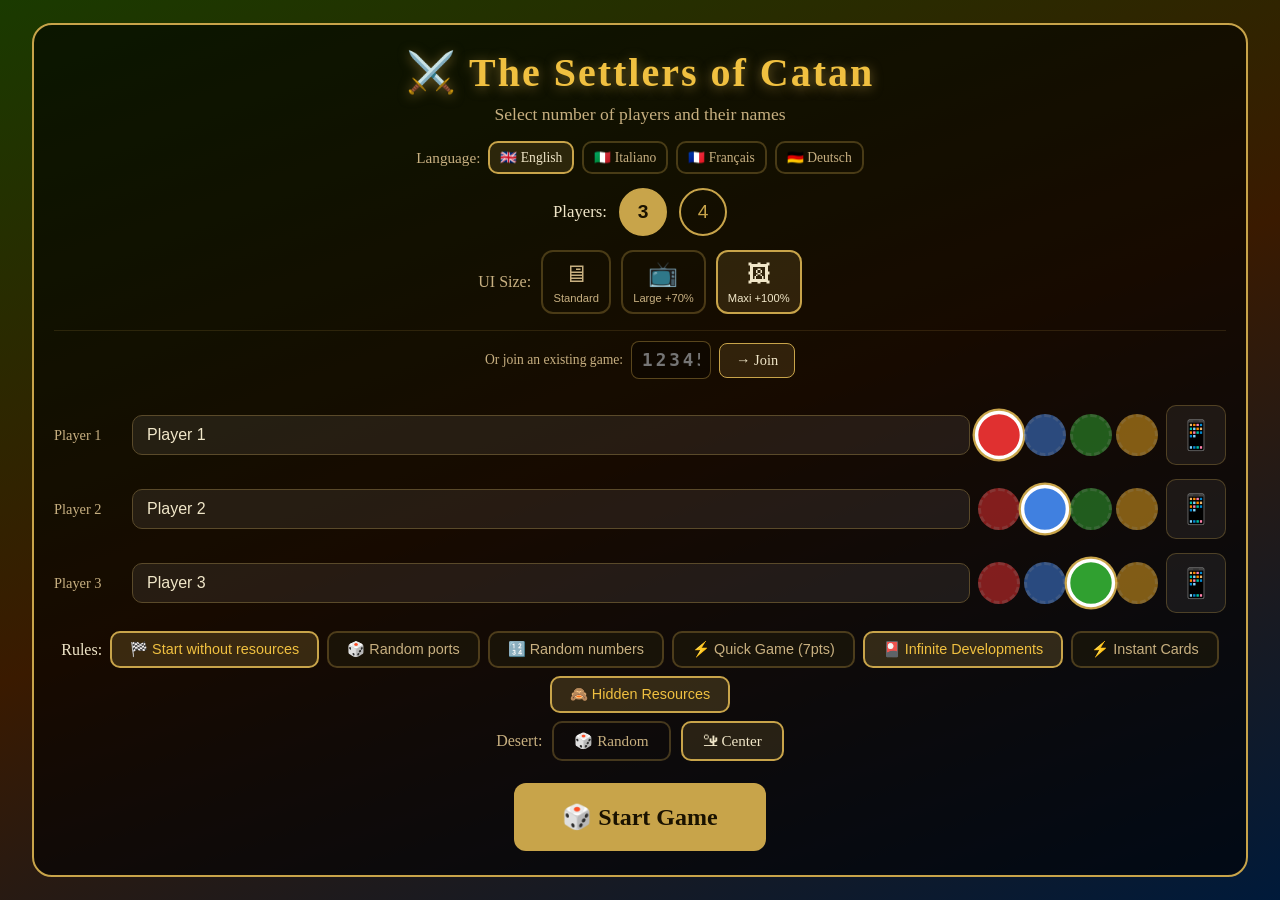
==== commit 37049fc7: "Add files via upload" ====
--- a/public/index.html
+++ b/public/index.html
@@ -110,6 +110,7 @@
         <button class="rule-btn" id="btn-quick-game" data-t="rule_quick_game">⚡ Quick Game</button>
         <button class="rule-btn active" id="btn-unlimited-dev" data-t="rule_unlimited_dev">🎴 Sviluppi Infiniti</button>
         <button class="rule-btn" id="btn-instant-dev" data-t="rule_instant_dev">⚡ Carte Istantanee</button>
+        <button class="rule-btn active" id="btn-hidden-res" data-t="rule_hidden_res">🙈 Risorse Nascoste</button>
       </div>
 
       <!-- Desert -->
@@ -366,6 +367,87 @@
         .then(() => console.log('SW registered'))
         .catch(e => console.warn('SW error', e));
     }
+
+    // ── PWA Install Prompt ─────────────────────────────────────────
+    (function() {
+      // Don't show if already installed or previously dismissed
+      const isStandalone = window.matchMedia('(display-mode: standalone)').matches || navigator.standalone;
+      if (isStandalone) return;
+      try { if (localStorage.getItem('pwa_dismissed')) return; } catch(e) {}
+
+      const isIOS = /iPad|iPhone|iPod/.test(navigator.userAgent) && !window.MSStream;
+      const isAndroidChrome = /Android/.test(navigator.userAgent) && /Chrome/.test(navigator.userAgent);
+
+      function showBanner(mode) {
+        const banner = document.createElement('div');
+        banner.id = 'pwa-banner';
+        banner.style.cssText = `
+          position:fixed; bottom:24px; left:50%; transform:translateX(-50%);
+          background:#1a1f35; border:1.5px solid rgba(200,164,74,.5);
+          border-radius:16px; padding:14px 18px; z-index:99999;
+          display:flex; align-items:center; gap:12px;
+          box-shadow:0 4px 24px rgba(0,0,0,.6); max-width:340px; width:90%;
+          font-family:Georgia,serif; animation: pwa-slide-up .3s ease;
+        `;
+        const style = document.createElement('style');
+        style.textContent = `@keyframes pwa-slide-up { from { opacity:0; transform:translateX(-50%) translateY(20px); } to { opacity:1; transform:translateX(-50%) translateY(0); } }`;
+        document.head.appendChild(style);
+
+        const icon = document.createElement('span');
+        icon.textContent = '📲';
+        icon.style.fontSize = '1.8rem';
+
+        const text = document.createElement('div');
+        text.style.cssText = 'flex:1; color:#e0d0a0; font-size:.85rem; line-height:1.4';
+
+        const close = document.createElement('button');
+        close.textContent = '✕';
+        close.style.cssText = 'background:none; border:none; color:#888; font-size:1rem; cursor:pointer; padding:4px; flex-shrink:0;';
+        close.onclick = () => {
+          banner.remove();
+          try { localStorage.setItem('pwa_dismissed', '1'); } catch(e) {}
+        };
+
+        if (mode === 'ios') {
+          text.innerHTML = `<strong style="color:#f0c040">${t('pwa_install_title')||'Installa l\'app'}</strong><br>${t('pwa_install_ios')||'Tocca <strong>⎋ Condividi</strong> poi <strong>Aggiungi a schermata Home</strong>'}`;
+        } else if (mode === 'android') {
+          text.innerHTML = `<strong style="color:#f0c040">${t('pwa_install_title')||'Installa l\'app'}</strong><br>${t('pwa_install_android')||'Per una migliore esperienza, installa SuperCatan sul tuo dispositivo'}`;
+
+          const installBtn = document.createElement('button');
+          installBtn.textContent = t('pwa_install_btn') || '📲 Installa';
+          installBtn.style.cssText = `
+            display:block; width:100%; margin-top:10px; padding:8px;
+            background:rgba(200,164,74,.2); border:1.5px solid rgba(200,164,74,.5);
+            border-radius:10px; color:#f0c040; font-size:.9rem;
+            font-family:Georgia,serif; cursor:pointer;
+          `;
+          installBtn.onclick = () => {
+            if (window._pwaPrompt) {
+              window._pwaPrompt.prompt();
+              window._pwaPrompt.userChoice.then(() => { banner.remove(); });
+            }
+          };
+          text.appendChild(installBtn);
+        }
+
+        banner.appendChild(icon);
+        banner.appendChild(text);
+        banner.appendChild(close);
+        document.body.appendChild(banner);
+      }
+
+      if (isIOS) {
+        // Show iOS instructions after 2s
+        setTimeout(() => showBanner('ios'), 2000);
+      } else if (isAndroidChrome) {
+        // Wait for beforeinstallprompt
+        window.addEventListener('beforeinstallprompt', (e) => {
+          e.preventDefault();
+          window._pwaPrompt = e;
+          setTimeout(() => showBanner('android'), 2000);
+        });
+      }
+    })();
   </script>
 </body>
 </html>
--- a/public/css/style.css
+++ b/public/css/style.css
@@ -220,6 +220,8 @@
 .player-resources { display: flex; flex-wrap: wrap; gap: 4px; }
 .res-badge { background: rgba(255,255,255,.1); border-radius: 6px; padding: 3px 7px; font-size: var(--fs-res, .78rem); display: flex; align-items: center; gap: 3px; }
 .res-badge .res-icon { font-size: .85rem; }
+.res-badge.res-hidden { opacity: .45; }
+.res-badge.res-hidden span:last-child { color: #666; }
 .player-specials { display: flex; gap: 4px; margin-top: 5px; font-size: .7rem; }
 .special-badge { background: rgba(200,164,74,.3); border-radius: 4px; padding: 2px 5px; color: #f0c040; }
 
@@ -1554,6 +1556,15 @@
   text-decoration: none;
   display: inline-block;
 }
+.ph-play-btn {
+  padding: 8px 14px;
+  border-radius: 10px;
+  border: 1.5px solid rgba(100,140,255,.4);
+  background: rgba(100,140,255,.15);
+  color: #99aaff;
+  font-size: .85rem;
+  cursor: pointer;
+}
 #ph-status {
   text-align: center;
   font-size: .9rem;
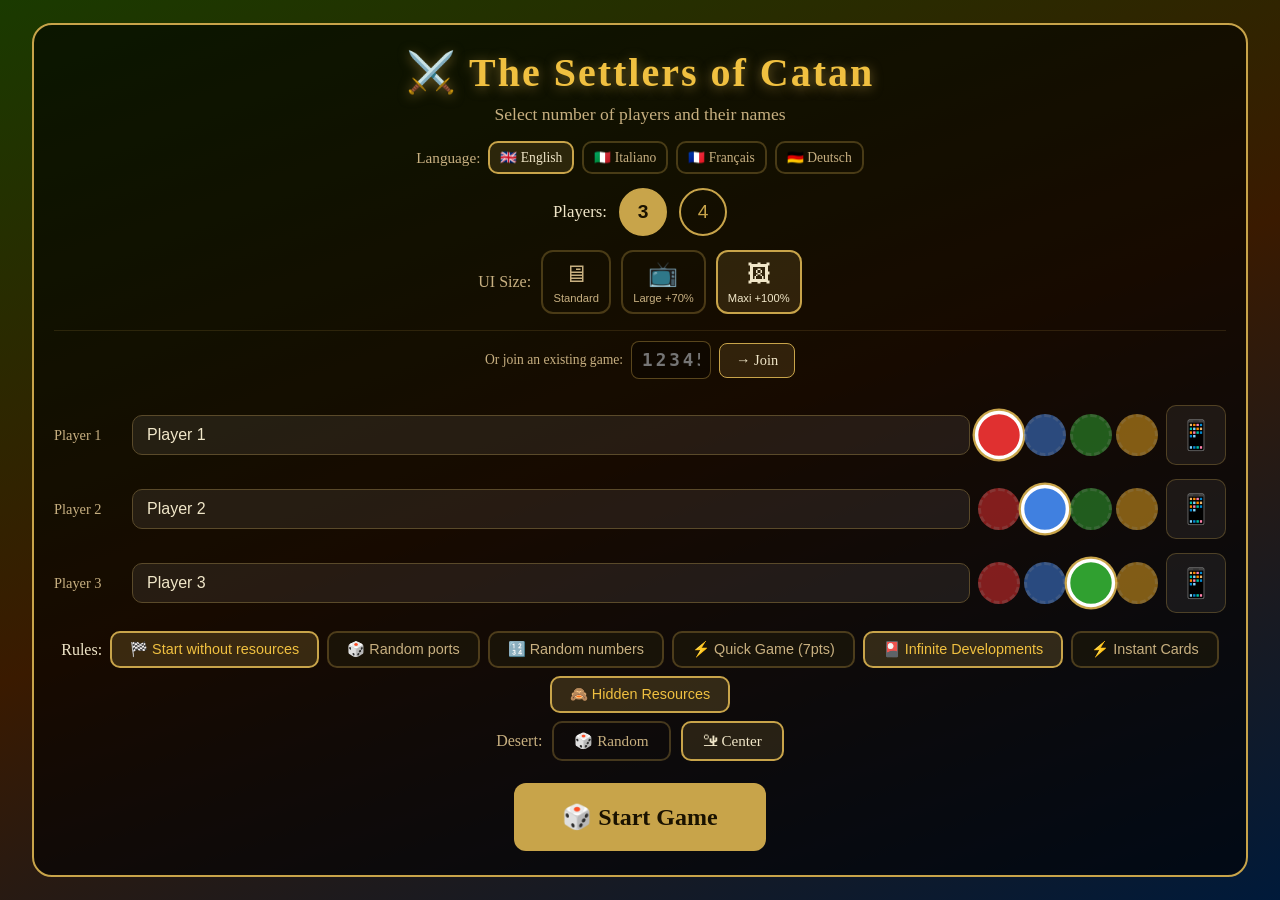
==== commit b1625438: "Add files via upload" ====
--- a/public/index.html
+++ b/public/index.html
@@ -126,6 +126,17 @@
   </div>
 
   <!-- PHONE HOST SCREEN -->
+  <div id="waiting-screen" class="screen">
+    <div style="display:flex;flex-direction:column;align-items:center;justify-content:center;height:100vh;gap:20px;text-align:center;padding:24px">
+      <div style="font-size:3rem">⏳</div>
+      <div style="font-size:1.4rem;color:#f0c040;font-family:Georgia,serif" data-t="waiting_game_start">In attesa che la partita inizi...</div>
+      <div id="waiting-player-name" style="font-size:1rem;color:#c8b080"></div>
+      <div style="width:48px;height:4px;background:rgba(200,164,74,.2);border-radius:2px;overflow:hidden;margin-top:8px">
+        <div style="height:100%;background:#f0c040;border-radius:2px;animation:wait-pulse 1.5s ease-in-out infinite"></div>
+      </div>
+    </div>
+  </div>
+
   <div id="phone-host-screen" class="screen">
     <div id="ph-container">
       <div id="ph-header">
--- a/public/css/style.css
+++ b/public/css/style.css
@@ -728,6 +728,10 @@
   border: 1px solid rgba(255, 200, 50, .6);
   animation: gainPulse 0.6s ease-out;
 }
+@keyframes wait-pulse {
+  0%, 100% { width: 0%; opacity: .4; }
+  50% { width: 100%; opacity: 1; }
+}
 @keyframes gainPulse {
   0%   { transform: scale(1.0); background: rgba(255,200,50,.55); }
   60%  { transform: scale(1.15); }
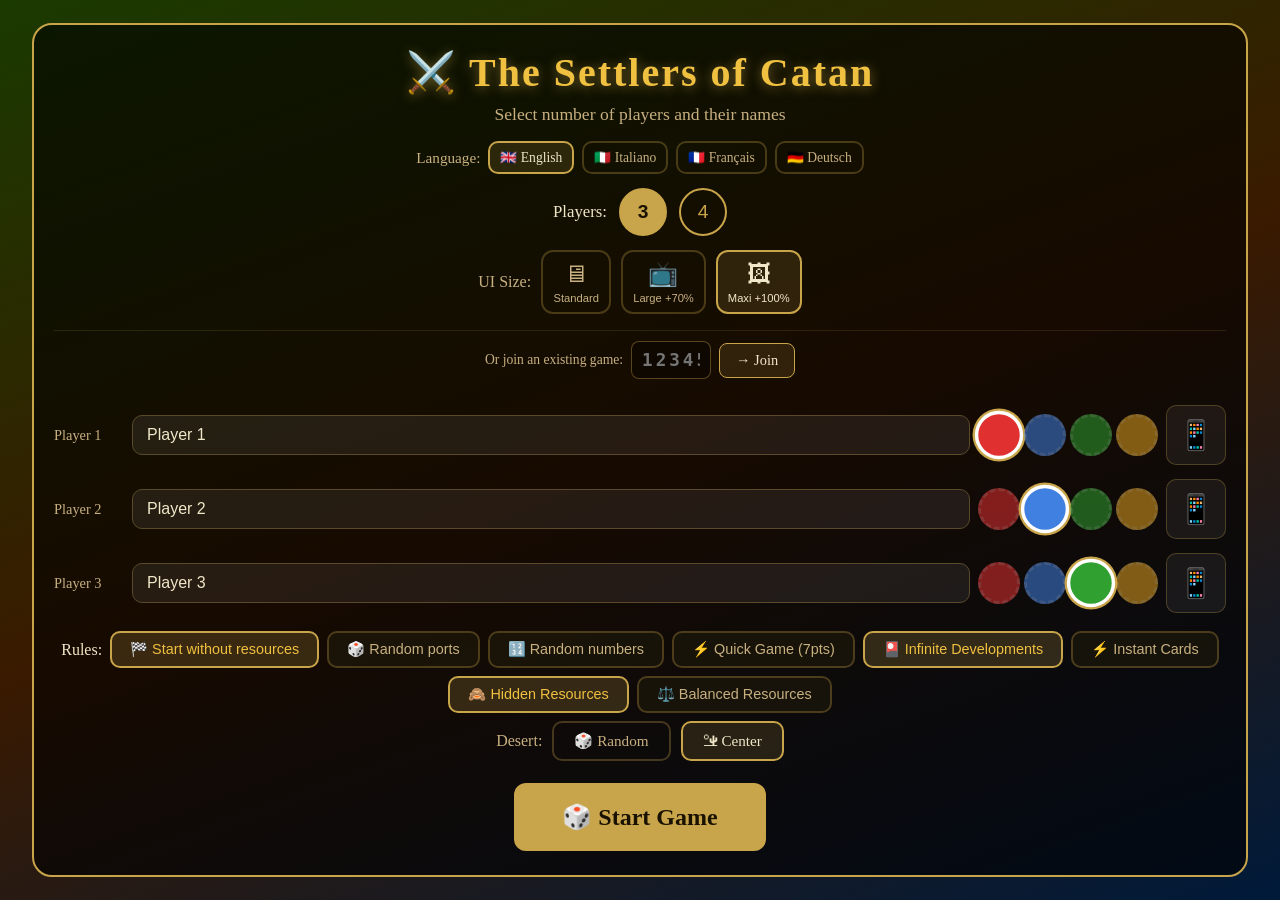
==== commit 3e0f68e8: "Add files via upload" ====
--- a/public/index.html
+++ b/public/index.html
@@ -111,6 +111,7 @@
         <button class="rule-btn active" id="btn-unlimited-dev" data-t="rule_unlimited_dev">🎴 Sviluppi Infiniti</button>
         <button class="rule-btn" id="btn-instant-dev" data-t="rule_instant_dev">⚡ Carte Istantanee</button>
         <button class="rule-btn active" id="btn-hidden-res" data-t="rule_hidden_res">🙈 Risorse Nascoste</button>
+        <button class="rule-btn" id="btn-balanced-res" data-t="rule_balanced_res">⚖️ Risorse Bilanciate</button>
       </div>
 
       <!-- Desert -->
